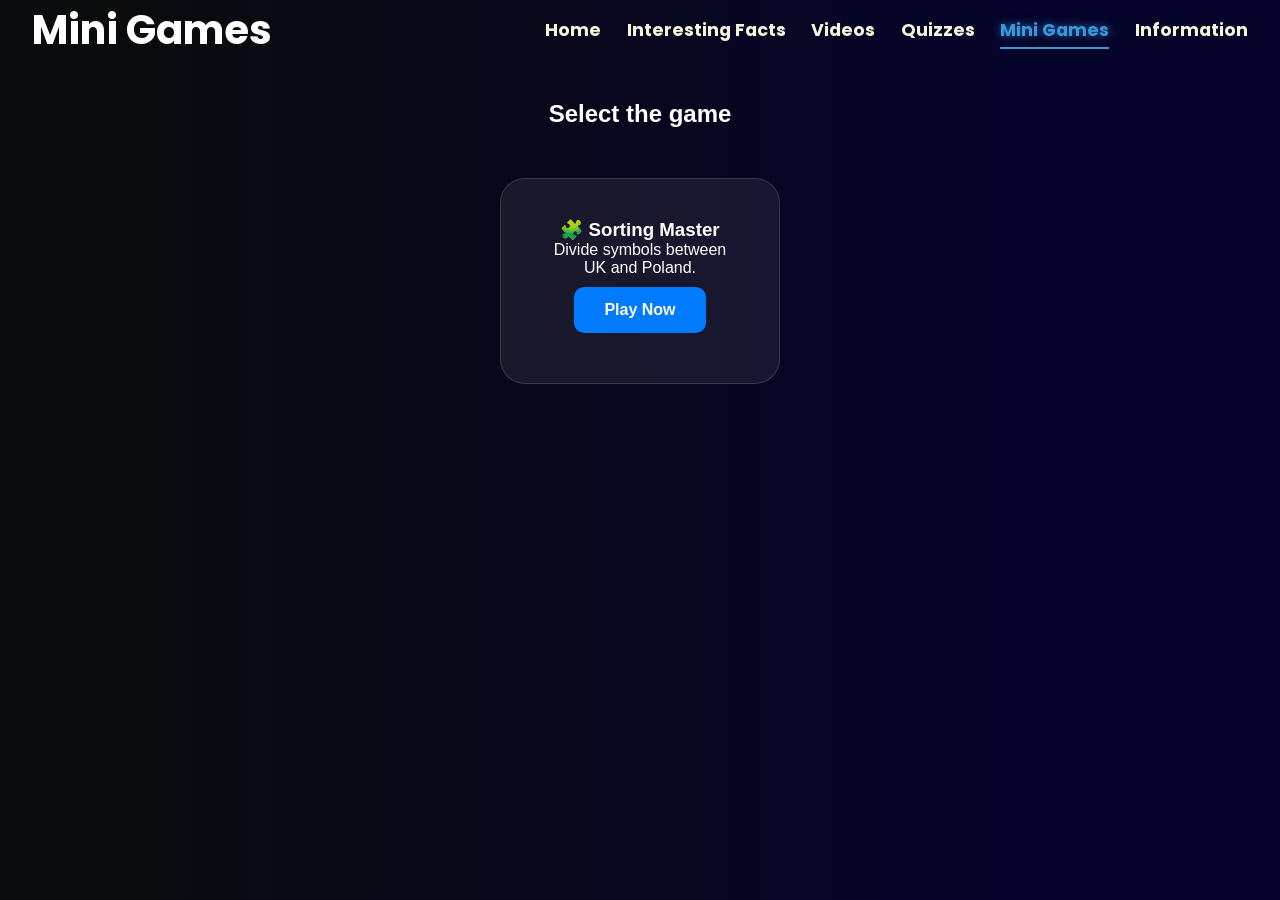
==== games.html @ d5a5bae8 "Update games.html" ====
<!DOCTYPE html>
<html lang="en">

<head>
    <meta charset="UTF-8">
    <meta name="viewport" content="width=device-width, initial-scale=1.0, viewport-fit=cover">
    <title>Mini Games</title>
    
    <link rel="stylesheet" href="css/video.css"> 
       <link rel="icon" href="ico.ico?v=2" type="image/x-icon">
    
    <style>
        
        /* --- ОБЩИЕ СТИЛИ --- */
        .game-section {
            padding: 40px 0;
            color: #ffffff;
            text-align: center;
            font-family: 'Segoe UI', Tahoma, sans-serif;
        }

        /* --- ЛОББИ --- */
        .game-lobby-container {
            display: block;
            transition: all 0.5s ease;
        }

        .ui-game-card {
            background: rgba(255, 255, 255, 0.07);
            border: 1px solid rgba(255, 255, 255, 0.15);
            border-radius: 25px;
            padding: 40px;
            width: 280px;
            margin: 0 auto;
            transition: 0.3s;
            cursor: pointer;
        }

        .ui-game-card:hover {
            transform: translateY(-10px);
            border-color: #ffcc00;
            background: rgba(255, 255, 255, 0.12);
        }

        /* --- ИГРОВОЙ ЭКРАН --- */
        #sorting-game-engine {
            display: none;
            opacity: 0;
            transition: opacity 0.6s ease;
        }

        /* Сейф с карточками */
        .item-source-vault {
            display: flex;
            justify-content: center;
            gap: 12px;
            margin: 30px 0;
            flex-wrap: wrap;
            min-height: 120px;
            padding: 25px;
            background: rgba(0, 0, 0, 0.2);
            border-radius: 20px;
        }

        /* Карточки */
        .drag-item {
            padding: 12px 20px;
            background: linear-gradient(145deg, #ffcc00, #e6b800);
            color: #1a1a1a;
            border-radius: 10px;
            cursor: grab;
            font-weight: 800;
            box-shadow: 0 4px 10px rgba(0,0,0,0.3);
            touch-action: none;
        }

        /* --- КОРЗИНЫ (СТРОГО В РЯД) --- */
        .target-drop-zones {
            display: flex;
            flex-direction: row;      /* Только в ряд */
            flex-wrap: nowrap;        /* Запрет переноса */
            justify-content: center;
            gap: 20px;
            margin-top: 30px;
            width: 100%;
        }

        .culture-bin {
            flex: 1;                  /* Равномерная ширина */
            min-width: 300px;         /* Минимальная ширина, чтобы не сжимались в ноль */
            max-width: 500px;         /* Чтобы не были слишком огромными */
            min-height: 350px;
            border: 4px dashed #555555;
            border-radius: 25px;
            display: flex;
            flex-wrap: wrap;          /* Карточки внутри пусть переносятся */
            align-content: flex-start;
            justify-content: center;
            gap: 10px;
            padding: 20px;
            background: rgba(255, 255, 255, 0.02);
            transition: 0.3s;
        }

        .culture-bin.drag-over-active {
            border-color: #ffcc00;
            background: rgba(255, 255, 255, 0.08);
        }

        .culture-bin h3 {
            width: 100%;
            margin-bottom: 15px;
            pointer-events: none;
        }

        /* --- КНОПКИ --- */
        .action-button {
            padding: 14px 30px;
            font-size: 1rem;
            font-weight: bold;
            color: #ffffff;
            background-color: #007bff;
            border: none;
            border-radius: 10px;
            cursor: pointer;
            transition: 0.3s;
            margin: 10px;
        }

        .btn-reset { background-color: #6c757d; }
        .btn-check { background-color: #28a745; }

        /* Эффекты проверки */
        .status-correct { background: #28a745 !important; color: white !important; border: 2px solid white; }
        .status-wrong { background: #dc3545 !important; color: white !important; border: 2px solid white; }

        .result-score-display {
            margin-top: 30px;
            font-size: 2rem;
            color: #ffcc00;
            font-weight: bold;
        }

        /* Мобильная адаптация: если экран совсем узкий, разрешаем перенос, иначе будет некрасиво */
        @media (max-width: 700px) {
            .target-drop-zones {
                flex-direction: column;
                align-items: center;
            }
            .culture-bin {
                width: 90%;
                min-width: auto;
            }
        }
    </style>
</head>

<body>
    <div class="wrapper">
        <header class="container">
            <span class="logo">Mini Games</span>
            <nav>
                <ul>
                    <li><a href="index.html">Home</a></li>
                    <li><a href="sborki.html">Interesting Facts</a></li>
                    <li><a href="video.html">Videos</a></li>
                    <li><a href="quiz.html">Quizzes</a></li>
                    <li class="active"><a href="games.html">Mini Games</a></li>
                    <li><a href="repleyi.html">Information</a></li>
                </ul>
            </nav>
        </header>

        <main class="container">
            <section class="game-section">
                
                <div id="game-lobby-screen">
                    <h1 class="lobby-title" style="margin-bottom: 50px;">Select the game</h1>
                 
                    <div class="game-selection-wrapper">
                        <div class="ui-game-card" onclick="initiateSortingGame()">
                            <h3>🧩 Sorting Master</h3>
                            <p>Divide symbols between UK and Poland.</p>
                            <button class="action-button">Play Now</button>
                        </div>
                    </div>
                </div>

                <div id="sorting-game-engine">
                    <button onclick="returnToLobby()" class="action-button btn-reset">← Back to Menu</button>
                    <h1>🧩 Sorting Master</h1>

                    <div class="item-source-vault" id="global-items-container">
                        <div class="drag-item" draggable="true" id="node-1" data-target="uk">Big Ben 🕰️</div>
                        <div class="drag-item" draggable="true" id="node-2" data-target="pl">Pierogi 🥟</div>
                        <div class="drag-item" draggable="true" id="node-3" data-target="uk">Double Decker 🚌</div>
                        <div class="drag-item" draggable="true" id="node-4" data-target="pl">Żubr 🐂</div>
                        <div class="drag-item" draggable="true" id="node-5" data-target="uk">Royal Guard 💂</div>
                        <div class="drag-item" draggable="true" id="node-6" data-target="pl">Wawel Dragon 🐉</div>
                        <div class="drag-item" draggable="true" id="node-7" data-target="uk">Red Telephone Box ☎️</div>
                        <div class="drag-item" draggable="true" id="node-8" data-target="uk">Cricket Bat 🏏</div>
                        <div class="drag-item" draggable="true" id="node-9" data-target="uk">Cup of Tea ☕</div>
                        <div class="drag-item" draggable="true" id="node-10" data-target="pl">Oscypek 🧀</div>
                        <div class="drag-item" draggable="true" id="node-11" data-target="pl">Syrenka 🧜‍♀️</div>
                        <div class="drag-item" draggable="true" id="node-12" data-target="uk">Sherlock Holmes 🕵️</div>
                        <div class="drag-item" draggable="true" id="node-13" data-target="uk">Stonehenge 🏛️</div>
                        <div class="drag-item" draggable="true" id="node-14" data-target="pl">Zapiekanka 🥖</div>
                        <div class="drag-item" draggable="true" id="node-15" data-target="pl">Fryderyk Chopin 🎹</div>
                        <div class="drag-item" draggable="true" id="node-16" data-target="pl">Amber 💎</div>
                    </div>

                    <div class="target-drop-zones">
                        <div class="culture-bin" id="uk"><h3>🇬🇧 UNITED KINGDOM</h3></div>
                        <div class="culture-bin" id="pl"><h3>🇵🇱 POLAND</h3></div>
                    </div>

                    <div style="margin-top: 40px;">
                        <button id="final-validation-btn" class="action-button btn-check">Check Results</button>
                        <button id="system-reset-btn" class="action-button btn-reset">Clear Board</button>
                        <div id="visual-score-output" class="result-score-display"></div>
                    </div>
                </div>

            </section>
        </main>
    </div>

    <script>
        const allGameNodes = document.querySelectorAll('.drag-item');
        const dropContainers = document.querySelectorAll('.culture-bin');
        const mainVault = document.getElementById('global-items-container');

        function initiateSortingGame() {
            document.getElementById('game-lobby-screen').style.display = 'none';
            const engine = document.getElementById('sorting-game-engine');
            engine.style.display = 'block';
            setTimeout(() => { engine.style.opacity = '1'; }, 50);
            scrambleElements();
        }

        function returnToLobby() {
            document.getElementById('game-lobby-screen').style.display = 'block';
            document.getElementById('sorting-game-engine').style.display = 'none';
            performSystemReset();
        }

        function scrambleElements() {
            const fragments = Array.from(mainVault.children);
            for (let i = fragments.length - 1; i > 0; i--) {
                const j = Math.floor(Math.random() * (i + 1));
                mainVault.appendChild(fragments[j]);
            }
        }

        allGameNodes.forEach(node => {
            node.addEventListener('dragstart', (event) => {
                event.dataTransfer.setData('text', event.target.id);
            });

            node.addEventListener('touchstart', function(event) {
                window.activeDraggingNode = this;
                this.style.opacity = '0.7';
            }, {passive: true});

            node.addEventListener('touchend', function(event) {
                this.style.opacity = '1';
                const touch = event.changedTouches[0];
                const elementUnderPoint = document.elementFromPoint(touch.clientX, touch.clientY);
                const targetZone = elementUnderPoint ? elementUnderPoint.closest('.culture-bin') : null;
                
                if (targetZone) {
                    targetZone.appendChild(this);
                }
                window.activeDraggingNode = null;
            });

            node.addEventListener('touchmove', (e) => { if(window.activeDraggingNode) e.preventDefault(); }, {passive: false});
        });

        dropContainers.forEach(container => {
            container.addEventListener('dragover', (e) => {
                e.preventDefault();
                container.classList.add('drag-over-active');
            });
            container.addEventListener('dragleave', () => container.classList.remove('drag-over-active'));
            container.addEventListener('drop', (event) => {
                event.preventDefault();
                container.classList.remove('drag-over-active');
                const elementID = event.dataTransfer.getData('text');
                const draggedElement = document.getElementById(elementID);
                container.appendChild(draggedElement);
            });
        });

        document.getElementById('final-validation-btn').onclick = function() {
            let score = 0;
            allGameNodes.forEach(node => {
                const currentParent = node.parentElement;
                if (currentParent.classList.contains('culture-bin')) {
                    if (node.dataset.target === currentParent.id) {
                        node.classList.add('status-correct');
                        score++;
                    } else {
                        node.classList.add('status-wrong');
                    }
                }
            });
            document.getElementById('visual-score-output').innerText = "Final Score: " + score + " / 16";
        };

        function performSystemReset() {
            allGameNodes.forEach(node => {
                node.classList.remove('status-correct', 'status-wrong');
                mainVault.appendChild(node);
            });
            document.getElementById('visual-score-output').innerText = "";
            scrambleElements();
        }

        document.getElementById('system-reset-btn').onclick = performSystemReset;
    </script>
</body>
</html>
---- css/video.css ----
@import url('https://fonts.googleapis.com/css2?family=Poppins:ital,wght@0,500;1,700&display=swap');

/* 1. Сброс стилей и база */
* {
    margin: 0;
    padding: 0;
    box-sizing: border-box; /* Это критично для ровных сеток */
}

body {
    font-family: 'Poppins', sans-serif;
    font-weight: 400;
    color: #fff;
    background-color: #03011a; /* Глубокий темный фон под дизайн на скрине */
    overflow-x: hidden;
}

a {
    text-decoration: none;
}

img {
    max-width: 100%;
    height: auto;
    display: block;
}

/* 2. Оболочка и Контейнер */
.wrapper {
    background: linear-gradient(90deg, rgba(10, 11, 13, 1) 8%, rgba(5, 3, 41, 1) 78%);
    width: 100%;
    min-height: 100vh;
}

.container {
    width: min(100% - 2rem, 1300px);
    margin: 0 auto;
    padding: 0 1rem;
}

/* 3. ШАПКА И МЕНЮ (Тот самый дизайн со скрина) */
header {
    padding: 2rem 0;
    display: flex;
    flex-wrap: nowrap; /* Чтобы шапка не разваливалась */
    justify-content: space-between;
    align-items: center;
    gap: 1.5rem;
}

header .logo {
    font-size: clamp(1.5rem, 4vw, 2.5rem);
    white-space: nowrap;
    font-weight: 700;
}

header nav ul {
    display: flex;
    flex-wrap: nowrap; /* ГАРАНТИЯ, что меню будет в одну линию */
    gap: clamp(1rem, 2vw, 2.5rem); /* Расстояние между кнопками */
    list-style: none;
    align-items: center;
}

header nav ul li {
    white-space: nowrap; /* Запрет переноса слов типа "Interesting Facts" */
}

header nav ul li a {
    color: beige;
    font-weight: 700;
    font-size: clamp(0.9rem, 1.5vw, 1.1rem);
    transition: all 0.3s ease;
    padding: 5px 0;
    position: relative;
}

/* Эффекты меню (Синее свечение) */
header nav ul li a:hover, 
header nav ul li.active a {
    color: #3498db;
    text-shadow: 0 0 10px rgba(52, 152, 219, 0.7);
    border-bottom: 2px solid #3498db;
}

/* 4. СЕТКА КАРТОЧЕК (Для фактов и видео) */
.hero {
    padding: 40px 0;
}

.builds {
    display: grid;
    /* 3 колонки на ПК, 1 на телефоне — всё само подстроится */
    grid-template-columns: repeat(auto-fit, minmax(320px, 1fr));
    gap: 2rem;
    padding: 20px 0;
}

/* Стиль карточки (универсальный) */
.build {
    background: rgba(20, 20, 40, 0.4);
    border: 1px solid rgba(52, 152, 219, 0.2);
    border-radius: 15px;
    padding: 1.5rem;
    text-align: center;
    transition: 0.3s ease-in-out;
    display: flex;
    flex-direction: column;
}

.build:hover {
    transform: translateY(-8px);
    border-color: #3498db;
    background: rgba(255, 255, 255, 0.05);
    box-shadow: 0 10px 30px rgba(0,0,0,0.5);
}

/* Картинки на странице фактов */
.build img {
    border-radius: 10px;
    margin-bottom: 1.2rem;
    width: 100%;
    height: 200px; /* Фикс высоты, чтобы сетка была ровной */
    object-fit: cover; /* Фото не будут сплющенными */
}

/* Плеер на странице видео */
.video-box {
    position: relative;
    padding-bottom: 56.25%; /* 16:9 пропорция */
    height: 0;
    overflow: hidden;
    border-radius: 10px;
    margin-bottom: 1.2rem;
    background: #000;
}

.video-box iframe {
    position: absolute;
    top: 0; left: 0; width: 100%; height: 100%;
    border: 0;
}

/* Текст внутри карточек */
.build p {
    font-size: 1.1rem;
    line-height: 1.6;
    margin: 1rem 0;
    color: #e0e0e0;
}

/* 5. АДАПТИВНОСТЬ (Для телефонов) */
@media (max-width: 850px) {
    header {
        flex-direction: column; /* Лого над меню */
        gap: 1rem;
        text-align: center;

        .game-container {
    padding: 20px;
    background: rgba(255, 255, 255, 0.05);
    border-radius: 15px;
    margin: 20px 0;
}

#draggables {
    display: flex;
    justify-content: center;
    gap: 10px;
    margin-bottom: 30px;
    flex-wrap: wrap;
    min-height: 50px;
}

.drag-item {
    padding: 10px 20px;
    background: #ffcc00;
    color: black;
    border-radius: 5px;
    cursor: grab;
    font-weight: bold;
    user-select: none;
}

.drop-zones {
    display: flex;
    gap: 20px;
    justify-content: center;
}

.zone {
    width: 250px;
    height: 150px;
    border: 2px dashed #666;
    border-radius: 10px;
    display: flex;
    flex-direction: column;
    align-items: center;
    justify-content: flex-start;
    padding: 10px;
    transition: 0.3s;
}

.zone.hover {
    border-color: #fff;
    background: rgba(255, 255, 255, 0.1);
}

.zone .drag-item {
    margin-top: 5px;
    .game-card {
    background: rgba(255, 255, 255, 0.1);
    border: 2px solid rgba(255, 255, 255, 0.2);
    border-radius: 20px;
    padding: 30px;
    width: 250px;
    transition: 0.3s;
    cursor: pointer;
}
.game-card:hover {
    background: rgba(255, 255, 255, 0.2);
    transform: translateY(-10px);
    border-color: #ffcc00;
}
.game-card h3 { color: #ffcc00; margin-bottom: 10px; }
    background: #4caf50; /* Зеленый цвет для угаданных */
    color: white;
    cursor: default;
}
         /* --- ОБЩИЕ СТИЛИ --- */
        .game-section {
            padding: 40px 0;
            color: #ffffff;
            text-align: center;
            font-family: 'Segoe UI', Tahoma, sans-serif;
        }

        /* --- ЛОББИ --- */
        .game-lobby-container {
            display: block;
            transition: all 0.5s ease;
        }

        .ui-game-card {
            background: rgba(255, 255, 255, 0.07);
            border: 1px solid rgba(255, 255, 255, 0.15);
            border-radius: 25px;
            padding: 40px;
            width: 280px;
            margin: 0 auto;
            transition: 0.3s;
            cursor: pointer;
        }

        .ui-game-card:hover {
            transform: translateY(-10px);
            border-color: #ffcc00;
            background: rgba(255, 255, 255, 0.12);
        }

        /* --- ИГРОВОЙ ЭКРАН --- */
        #sorting-game-engine {
            display: none;
            opacity: 0;
            transition: opacity 0.6s ease;
        }

        /* Сейф с карточками */
        .item-source-vault {
            display: flex;
            justify-content: center;
            gap: 12px;
            margin: 30px 0;
            flex-wrap: wrap;
            min-height: 120px;
            padding: 25px;
            background: rgba(0, 0, 0, 0.2);
            border-radius: 20px;
        }

        /* Карточки */
        .drag-item {
            padding: 12px 20px;
            background: linear-gradient(145deg, #ffcc00, #e6b800);
            color: #1a1a1a;
            border-radius: 10px;
            cursor: grab;
            font-weight: 800;
            box-shadow: 0 4px 10px rgba(0,0,0,0.3);
            touch-action: none;
        }

        /* --- КОРЗИНЫ (СТРОГО В РЯД) --- */
        .target-drop-zones {
            display: flex;
            flex-direction: row;      /* Только в ряд */
            flex-wrap: nowrap;        /* Запрет переноса */
            justify-content: center;
            gap: 20px;
            margin-top: 30px;
            width: 100%;
        }

        .culture-bin {
            flex: 1;                  /* Равномерная ширина */
            min-width: 300px;         /* Минимальная ширина, чтобы не сжимались в ноль */
            max-width: 500px;         /* Чтобы не были слишком огромными */
            min-height: 350px;
            border: 4px dashed #555555;
            border-radius: 25px;
            display: flex;
            flex-wrap: wrap;          /* Карточки внутри пусть переносятся */
            align-content: flex-start;
            justify-content: center;
            gap: 10px;
            padding: 20px;
            background: rgba(255, 255, 255, 0.02);
            transition: 0.3s;
        }

        .culture-bin.drag-over-active {
            border-color: #ffcc00;
            background: rgba(255, 255, 255, 0.08);
        }

        .culture-bin h3 {
            width: 100%;
            margin-bottom: 15px;
            pointer-events: none;
        }

        /* --- КНОПКИ --- */
        .action-button {
            padding: 14px 30px;
            font-size: 1rem;
            font-weight: bold;
            color: #ffffff;
            background-color: #007bff;
            border: none;
            border-radius: 10px;
            cursor: pointer;
            transition: 0.3s;
            margin: 10px;
        }

        .btn-reset { background-color: #6c757d; }
        .btn-check { background-color: #28a745; }

        /* Эффекты проверки */
        .status-correct { background: #28a745 !important; color: white !important; border: 2px solid white; }
        .status-wrong { background: #dc3545 !important; color: white !important; border: 2px solid white; }

        .result-score-display {
            margin-top: 30px;
            font-size: 2rem;
            color: #ffcc00;
            font-weight: bold;
        }

        /* Мобильная адаптация: если экран совсем узкий, разрешаем перенос, иначе будет некрасиво */
        @media (max-width: 700px) {
            .target-drop-zones {
                flex-direction: column;
                align-items: center;
            }
            .culture-bin {
                width: 90%;
                min-width: auto;
            }
        }
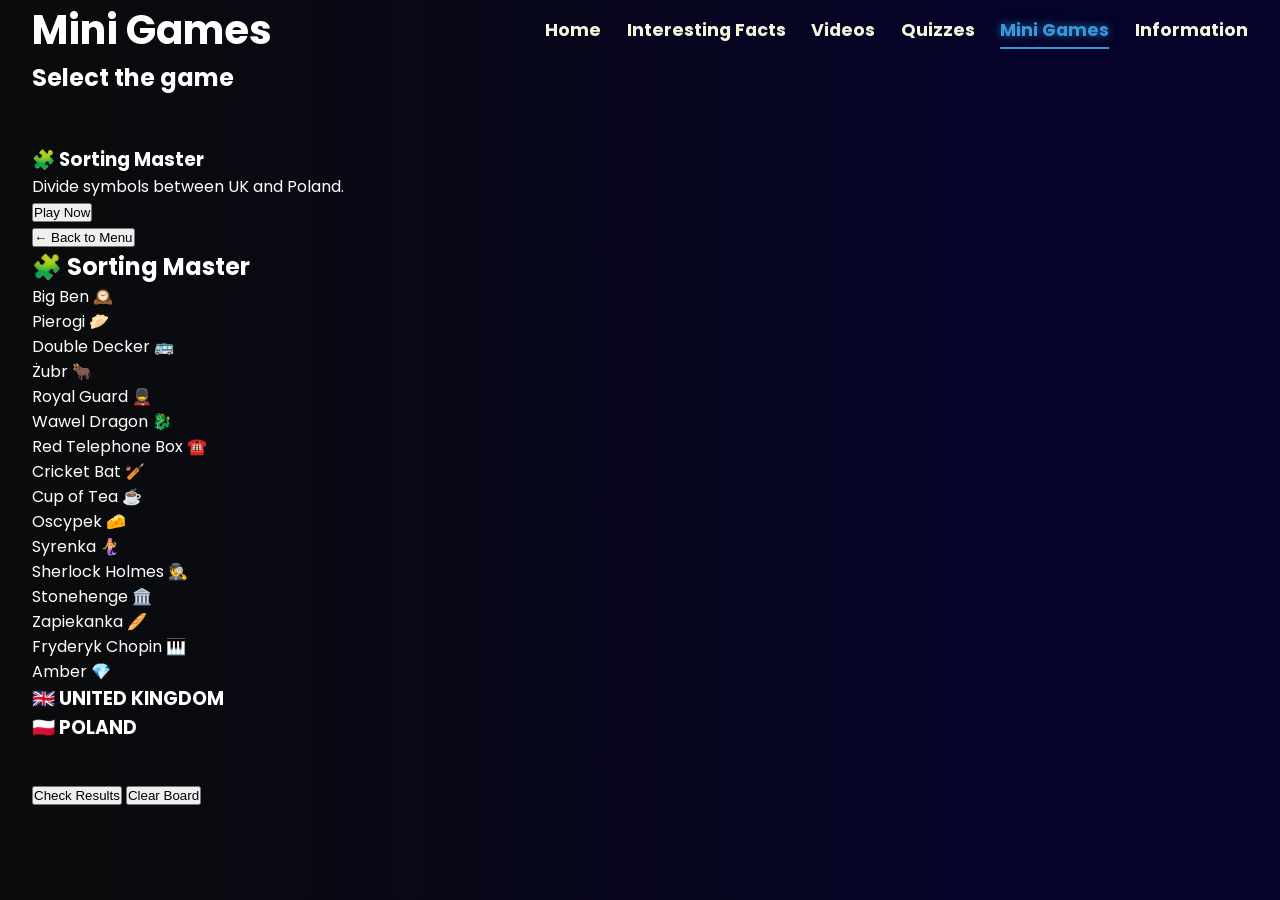
==== commit bd30447e: "Update games.html" ====
--- a/games.html
+++ b/games.html
@@ -8,151 +8,6 @@
     
     <link rel="stylesheet" href="css/video.css"> 
        <link rel="icon" href="ico.ico?v=2" type="image/x-icon">
-    
-    <style>
-        
-        /* --- ОБЩИЕ СТИЛИ --- */
-        .game-section {
-            padding: 40px 0;
-            color: #ffffff;
-            text-align: center;
-            font-family: 'Segoe UI', Tahoma, sans-serif;
-        }
-
-        /* --- ЛОББИ --- */
-        .game-lobby-container {
-            display: block;
-            transition: all 0.5s ease;
-        }
-
-        .ui-game-card {
-            background: rgba(255, 255, 255, 0.07);
-            border: 1px solid rgba(255, 255, 255, 0.15);
-            border-radius: 25px;
-            padding: 40px;
-            width: 280px;
-            margin: 0 auto;
-            transition: 0.3s;
-            cursor: pointer;
-        }
-
-        .ui-game-card:hover {
-            transform: translateY(-10px);
-            border-color: #ffcc00;
-            background: rgba(255, 255, 255, 0.12);
-        }
-
-        /* --- ИГРОВОЙ ЭКРАН --- */
-        #sorting-game-engine {
-            display: none;
-            opacity: 0;
-            transition: opacity 0.6s ease;
-        }
-
-        /* Сейф с карточками */
-        .item-source-vault {
-            display: flex;
-            justify-content: center;
-            gap: 12px;
-            margin: 30px 0;
-            flex-wrap: wrap;
-            min-height: 120px;
-            padding: 25px;
-            background: rgba(0, 0, 0, 0.2);
-            border-radius: 20px;
-        }
-
-        /* Карточки */
-        .drag-item {
-            padding: 12px 20px;
-            background: linear-gradient(145deg, #ffcc00, #e6b800);
-            color: #1a1a1a;
-            border-radius: 10px;
-            cursor: grab;
-            font-weight: 800;
-            box-shadow: 0 4px 10px rgba(0,0,0,0.3);
-            touch-action: none;
-        }
-
-        /* --- КОРЗИНЫ (СТРОГО В РЯД) --- */
-        .target-drop-zones {
-            display: flex;
-            flex-direction: row;      /* Только в ряд */
-            flex-wrap: nowrap;        /* Запрет переноса */
-            justify-content: center;
-            gap: 20px;
-            margin-top: 30px;
-            width: 100%;
-        }
-
-        .culture-bin {
-            flex: 1;                  /* Равномерная ширина */
-            min-width: 300px;         /* Минимальная ширина, чтобы не сжимались в ноль */
-            max-width: 500px;         /* Чтобы не были слишком огромными */
-            min-height: 350px;
-            border: 4px dashed #555555;
-            border-radius: 25px;
-            display: flex;
-            flex-wrap: wrap;          /* Карточки внутри пусть переносятся */
-            align-content: flex-start;
-            justify-content: center;
-            gap: 10px;
-            padding: 20px;
-            background: rgba(255, 255, 255, 0.02);
-            transition: 0.3s;
-        }
-
-        .culture-bin.drag-over-active {
-            border-color: #ffcc00;
-            background: rgba(255, 255, 255, 0.08);
-        }
-
-        .culture-bin h3 {
-            width: 100%;
-            margin-bottom: 15px;
-            pointer-events: none;
-        }
-
-        /* --- КНОПКИ --- */
-        .action-button {
-            padding: 14px 30px;
-            font-size: 1rem;
-            font-weight: bold;
-            color: #ffffff;
-            background-color: #007bff;
-            border: none;
-            border-radius: 10px;
-            cursor: pointer;
-            transition: 0.3s;
-            margin: 10px;
-        }
-
-        .btn-reset { background-color: #6c757d; }
-        .btn-check { background-color: #28a745; }
-
-        /* Эффекты проверки */
-        .status-correct { background: #28a745 !important; color: white !important; border: 2px solid white; }
-        .status-wrong { background: #dc3545 !important; color: white !important; border: 2px solid white; }
-
-        .result-score-display {
-            margin-top: 30px;
-            font-size: 2rem;
-            color: #ffcc00;
-            font-weight: bold;
-        }
-
-        /* Мобильная адаптация: если экран совсем узкий, разрешаем перенос, иначе будет некрасиво */
-        @media (max-width: 700px) {
-            .target-drop-zones {
-                flex-direction: column;
-                align-items: center;
-            }
-            .culture-bin {
-                width: 90%;
-                min-width: auto;
-            }
-        }
-    </style>
 </head>
 
 <body>
--- a/css/video.css
+++ b/css/video.css
@@ -208,163 +208,7 @@
 
 .zone .drag-item {
     margin-top: 5px;
-    .game-card {
-    background: rgba(255, 255, 255, 0.1);
-    border: 2px solid rgba(255, 255, 255, 0.2);
-    border-radius: 20px;
-    padding: 30px;
-    width: 250px;
-    transition: 0.3s;
-    cursor: pointer;
-}
-.game-card:hover {
-    background: rgba(255, 255, 255, 0.2);
-    transform: translateY(-10px);
-    border-color: #ffcc00;
-}
-.game-card h3 { color: #ffcc00; margin-bottom: 10px; }
     background: #4caf50; /* Зеленый цвет для угаданных */
     color: white;
     cursor: default;
 }
-         /* --- ОБЩИЕ СТИЛИ --- */
-        .game-section {
-            padding: 40px 0;
-            color: #ffffff;
-            text-align: center;
-            font-family: 'Segoe UI', Tahoma, sans-serif;
-        }
-
-        /* --- ЛОББИ --- */
-        .game-lobby-container {
-            display: block;
-            transition: all 0.5s ease;
-        }
-
-        .ui-game-card {
-            background: rgba(255, 255, 255, 0.07);
-            border: 1px solid rgba(255, 255, 255, 0.15);
-            border-radius: 25px;
-            padding: 40px;
-            width: 280px;
-            margin: 0 auto;
-            transition: 0.3s;
-            cursor: pointer;
-        }
-
-        .ui-game-card:hover {
-            transform: translateY(-10px);
-            border-color: #ffcc00;
-            background: rgba(255, 255, 255, 0.12);
-        }
-
-        /* --- ИГРОВОЙ ЭКРАН --- */
-        #sorting-game-engine {
-            display: none;
-            opacity: 0;
-            transition: opacity 0.6s ease;
-        }
-
-        /* Сейф с карточками */
-        .item-source-vault {
-            display: flex;
-            justify-content: center;
-            gap: 12px;
-            margin: 30px 0;
-            flex-wrap: wrap;
-            min-height: 120px;
-            padding: 25px;
-            background: rgba(0, 0, 0, 0.2);
-            border-radius: 20px;
-        }
-
-        /* Карточки */
-        .drag-item {
-            padding: 12px 20px;
-            background: linear-gradient(145deg, #ffcc00, #e6b800);
-            color: #1a1a1a;
-            border-radius: 10px;
-            cursor: grab;
-            font-weight: 800;
-            box-shadow: 0 4px 10px rgba(0,0,0,0.3);
-            touch-action: none;
-        }
-
-        /* --- КОРЗИНЫ (СТРОГО В РЯД) --- */
-        .target-drop-zones {
-            display: flex;
-            flex-direction: row;      /* Только в ряд */
-            flex-wrap: nowrap;        /* Запрет переноса */
-            justify-content: center;
-            gap: 20px;
-            margin-top: 30px;
-            width: 100%;
-        }
-
-        .culture-bin {
-            flex: 1;                  /* Равномерная ширина */
-            min-width: 300px;         /* Минимальная ширина, чтобы не сжимались в ноль */
-            max-width: 500px;         /* Чтобы не были слишком огромными */
-            min-height: 350px;
-            border: 4px dashed #555555;
-            border-radius: 25px;
-            display: flex;
-            flex-wrap: wrap;          /* Карточки внутри пусть переносятся */
-            align-content: flex-start;
-            justify-content: center;
-            gap: 10px;
-            padding: 20px;
-            background: rgba(255, 255, 255, 0.02);
-            transition: 0.3s;
-        }
-
-        .culture-bin.drag-over-active {
-            border-color: #ffcc00;
-            background: rgba(255, 255, 255, 0.08);
-        }
-
-        .culture-bin h3 {
-            width: 100%;
-            margin-bottom: 15px;
-            pointer-events: none;
-        }
-
-        /* --- КНОПКИ --- */
-        .action-button {
-            padding: 14px 30px;
-            font-size: 1rem;
-            font-weight: bold;
-            color: #ffffff;
-            background-color: #007bff;
-            border: none;
-            border-radius: 10px;
-            cursor: pointer;
-            transition: 0.3s;
-            margin: 10px;
-        }
-
-        .btn-reset { background-color: #6c757d; }
-        .btn-check { background-color: #28a745; }
-
-        /* Эффекты проверки */
-        .status-correct { background: #28a745 !important; color: white !important; border: 2px solid white; }
-        .status-wrong { background: #dc3545 !important; color: white !important; border: 2px solid white; }
-
-        .result-score-display {
-            margin-top: 30px;
-            font-size: 2rem;
-            color: #ffcc00;
-            font-weight: bold;
-        }
-
-        /* Мобильная адаптация: если экран совсем узкий, разрешаем перенос, иначе будет некрасиво */
-        @media (max-width: 700px) {
-            .target-drop-zones {
-                flex-direction: column;
-                align-items: center;
-            }
-            .culture-bin {
-                width: 90%;
-                min-width: auto;
-            }
-        }
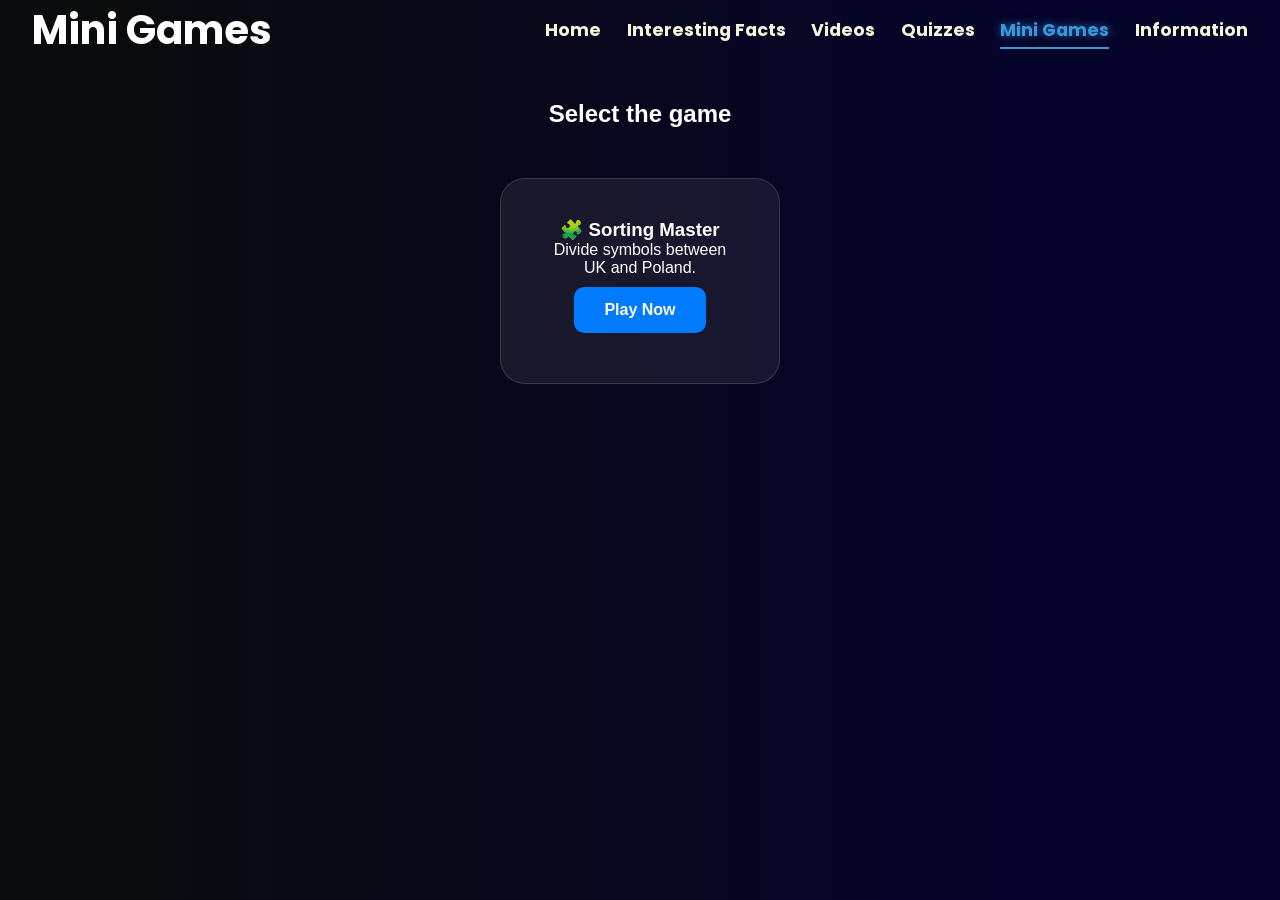
==== commit 2025b041: "Add files via upload" ====
--- a/games.html
+++ b/games.html
@@ -8,6 +8,150 @@
     
     <link rel="stylesheet" href="css/video.css"> 
        <link rel="icon" href="ico.ico?v=2" type="image/x-icon">
+
+    <style>
+        /* --- ОБЩИЕ СТИЛИ --- */
+        .game-section {
+            padding: 40px 0;
+            color: #ffffff;
+            text-align: center;
+            font-family: 'Segoe UI', Tahoma, sans-serif;
+        }
+
+        /* --- ЛОББИ --- */
+        .game-lobby-container {
+            display: block;
+            transition: all 0.5s ease;
+        }
+
+        .ui-game-card {
+            background: rgba(255, 255, 255, 0.07);
+            border: 1px solid rgba(255, 255, 255, 0.15);
+            border-radius: 25px;
+            padding: 40px;
+            width: 280px;
+            margin: 0 auto;
+            transition: 0.3s;
+            cursor: pointer;
+        }
+
+        .ui-game-card:hover {
+            transform: translateY(-10px);
+            border-color: #ffcc00;
+            background: rgba(255, 255, 255, 0.12);
+        }
+
+        /* --- ИГРОВОЙ ЭКРАН --- */
+        #sorting-game-engine {
+            display: none;
+            opacity: 0;
+            transition: opacity 0.6s ease;
+        }
+
+        /* Сейф с карточками */
+        .item-source-vault {
+            display: flex;
+            justify-content: center;
+            gap: 12px;
+            margin: 30px 0;
+            flex-wrap: wrap;
+            min-height: 120px;
+            padding: 25px;
+            background: rgba(0, 0, 0, 0.2);
+            border-radius: 20px;
+        }
+
+        /* Карточки */
+        .drag-item {
+            padding: 12px 20px;
+            background: linear-gradient(145deg, #ffcc00, #e6b800);
+            color: #1a1a1a;
+            border-radius: 10px;
+            cursor: grab;
+            font-weight: 800;
+            box-shadow: 0 4px 10px rgba(0,0,0,0.3);
+            touch-action: none;
+        }
+
+        /* --- КОРЗИНЫ (СТРОГО В РЯД) --- */
+        .target-drop-zones {
+            display: flex;
+            flex-direction: row;      /* Только в ряд */
+            flex-wrap: nowrap;        /* Запрет переноса */
+            justify-content: center;
+            gap: 20px;
+            margin-top: 30px;
+            width: 100%;
+        }
+
+        .culture-bin {
+            flex: 1;                  /* Равномерная ширина */
+            min-width: 300px;         /* Минимальная ширина, чтобы не сжимались в ноль */
+            max-width: 500px;         /* Чтобы не были слишком огромными */
+            min-height: 350px;
+            border: 4px dashed #555555;
+            border-radius: 25px;
+            display: flex;
+            flex-wrap: wrap;          /* Карточки внутри пусть переносятся */
+            align-content: flex-start;
+            justify-content: center;
+            gap: 10px;
+            padding: 20px;
+            background: rgba(255, 255, 255, 0.02);
+            transition: 0.3s;
+        }
+
+        .culture-bin.drag-over-active {
+            border-color: #ffcc00;
+            background: rgba(255, 255, 255, 0.08);
+        }
+
+        .culture-bin h3 {
+            width: 100%;
+            margin-bottom: 15px;
+            pointer-events: none;
+        }
+
+        /* --- КНОПКИ --- */
+        .action-button {
+            padding: 14px 30px;
+            font-size: 1rem;
+            font-weight: bold;
+            color: #ffffff;
+            background-color: #007bff;
+            border: none;
+            border-radius: 10px;
+            cursor: pointer;
+            transition: 0.3s;
+            margin: 10px;
+        }
+
+        .btn-reset { background-color: #6c757d; }
+        .btn-check { background-color: #28a745; }
+
+        /* Эффекты проверки */
+        .status-correct { background: #28a745 !important; color: white !important; border: 2px solid white; }
+        .status-wrong { background: #dc3545 !important; color: white !important; border: 2px solid white; }
+
+        .result-score-display {
+            margin-top: 30px;
+            font-size: 2rem;
+            color: #ffcc00;
+            font-weight: bold;
+        }
+
+        /* Мобильная адаптация: если экран совсем узкий, разрешаем перенос, иначе будет некрасиво */
+        @media (max-width: 700px) {
+            .target-drop-zones {
+                flex-direction: column;
+                align-items: center;
+            }
+            .culture-bin {
+                width: 90%;
+                min-width: auto;
+            }
+        }
+    </style>
 </head>
 
 <body>
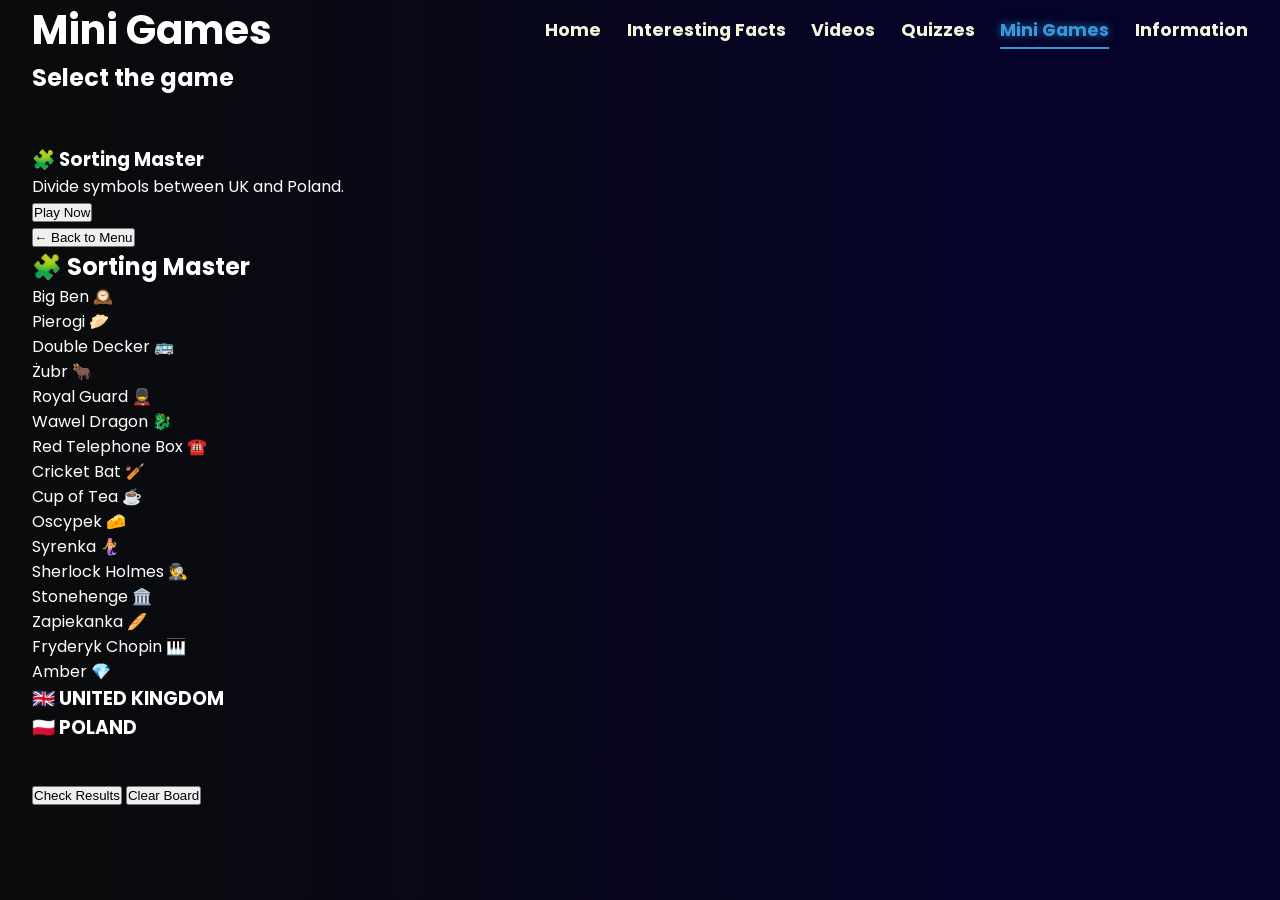
==== commit 3417f487: "Update games.html" ====
--- a/games.html
+++ b/games.html
@@ -8,150 +8,6 @@
     
     <link rel="stylesheet" href="css/video.css"> 
        <link rel="icon" href="ico.ico?v=2" type="image/x-icon">
-
-    <style>
-        /* --- ОБЩИЕ СТИЛИ --- */
-        .game-section {
-            padding: 40px 0;
-            color: #ffffff;
-            text-align: center;
-            font-family: 'Segoe UI', Tahoma, sans-serif;
-        }
-
-        /* --- ЛОББИ --- */
-        .game-lobby-container {
-            display: block;
-            transition: all 0.5s ease;
-        }
-
-        .ui-game-card {
-            background: rgba(255, 255, 255, 0.07);
-            border: 1px solid rgba(255, 255, 255, 0.15);
-            border-radius: 25px;
-            padding: 40px;
-            width: 280px;
-            margin: 0 auto;
-            transition: 0.3s;
-            cursor: pointer;
-        }
-
-        .ui-game-card:hover {
-            transform: translateY(-10px);
-            border-color: #ffcc00;
-            background: rgba(255, 255, 255, 0.12);
-        }
-
-        /* --- ИГРОВОЙ ЭКРАН --- */
-        #sorting-game-engine {
-            display: none;
-            opacity: 0;
-            transition: opacity 0.6s ease;
-        }
-
-        /* Сейф с карточками */
-        .item-source-vault {
-            display: flex;
-            justify-content: center;
-            gap: 12px;
-            margin: 30px 0;
-            flex-wrap: wrap;
-            min-height: 120px;
-            padding: 25px;
-            background: rgba(0, 0, 0, 0.2);
-            border-radius: 20px;
-        }
-
-        /* Карточки */
-        .drag-item {
-            padding: 12px 20px;
-            background: linear-gradient(145deg, #ffcc00, #e6b800);
-            color: #1a1a1a;
-            border-radius: 10px;
-            cursor: grab;
-            font-weight: 800;
-            box-shadow: 0 4px 10px rgba(0,0,0,0.3);
-            touch-action: none;
-        }
-
-        /* --- КОРЗИНЫ (СТРОГО В РЯД) --- */
-        .target-drop-zones {
-            display: flex;
-            flex-direction: row;      /* Только в ряд */
-            flex-wrap: nowrap;        /* Запрет переноса */
-            justify-content: center;
-            gap: 20px;
-            margin-top: 30px;
-            width: 100%;
-        }
-
-        .culture-bin {
-            flex: 1;                  /* Равномерная ширина */
-            min-width: 300px;         /* Минимальная ширина, чтобы не сжимались в ноль */
-            max-width: 500px;         /* Чтобы не были слишком огромными */
-            min-height: 350px;
-            border: 4px dashed #555555;
-            border-radius: 25px;
-            display: flex;
-            flex-wrap: wrap;          /* Карточки внутри пусть переносятся */
-            align-content: flex-start;
-            justify-content: center;
-            gap: 10px;
-            padding: 20px;
-            background: rgba(255, 255, 255, 0.02);
-            transition: 0.3s;
-        }
-
-        .culture-bin.drag-over-active {
-            border-color: #ffcc00;
-            background: rgba(255, 255, 255, 0.08);
-        }
-
-        .culture-bin h3 {
-            width: 100%;
-            margin-bottom: 15px;
-            pointer-events: none;
-        }
-
-        /* --- КНОПКИ --- */
-        .action-button {
-            padding: 14px 30px;
-            font-size: 1rem;
-            font-weight: bold;
-            color: #ffffff;
-            background-color: #007bff;
-            border: none;
-            border-radius: 10px;
-            cursor: pointer;
-            transition: 0.3s;
-            margin: 10px;
-        }
-
-        .btn-reset { background-color: #6c757d; }
-        .btn-check { background-color: #28a745; }
-
-        /* Эффекты проверки */
-        .status-correct { background: #28a745 !important; color: white !important; border: 2px solid white; }
-        .status-wrong { background: #dc3545 !important; color: white !important; border: 2px solid white; }
-
-        .result-score-display {
-            margin-top: 30px;
-            font-size: 2rem;
-            color: #ffcc00;
-            font-weight: bold;
-        }
-
-        /* Мобильная адаптация: если экран совсем узкий, разрешаем перенос, иначе будет некрасиво */
-        @media (max-width: 700px) {
-            .target-drop-zones {
-                flex-direction: column;
-                align-items: center;
-            }
-            .culture-bin {
-                width: 90%;
-                min-width: auto;
-            }
-        }
-    </style>
 </head>
 
 <body>
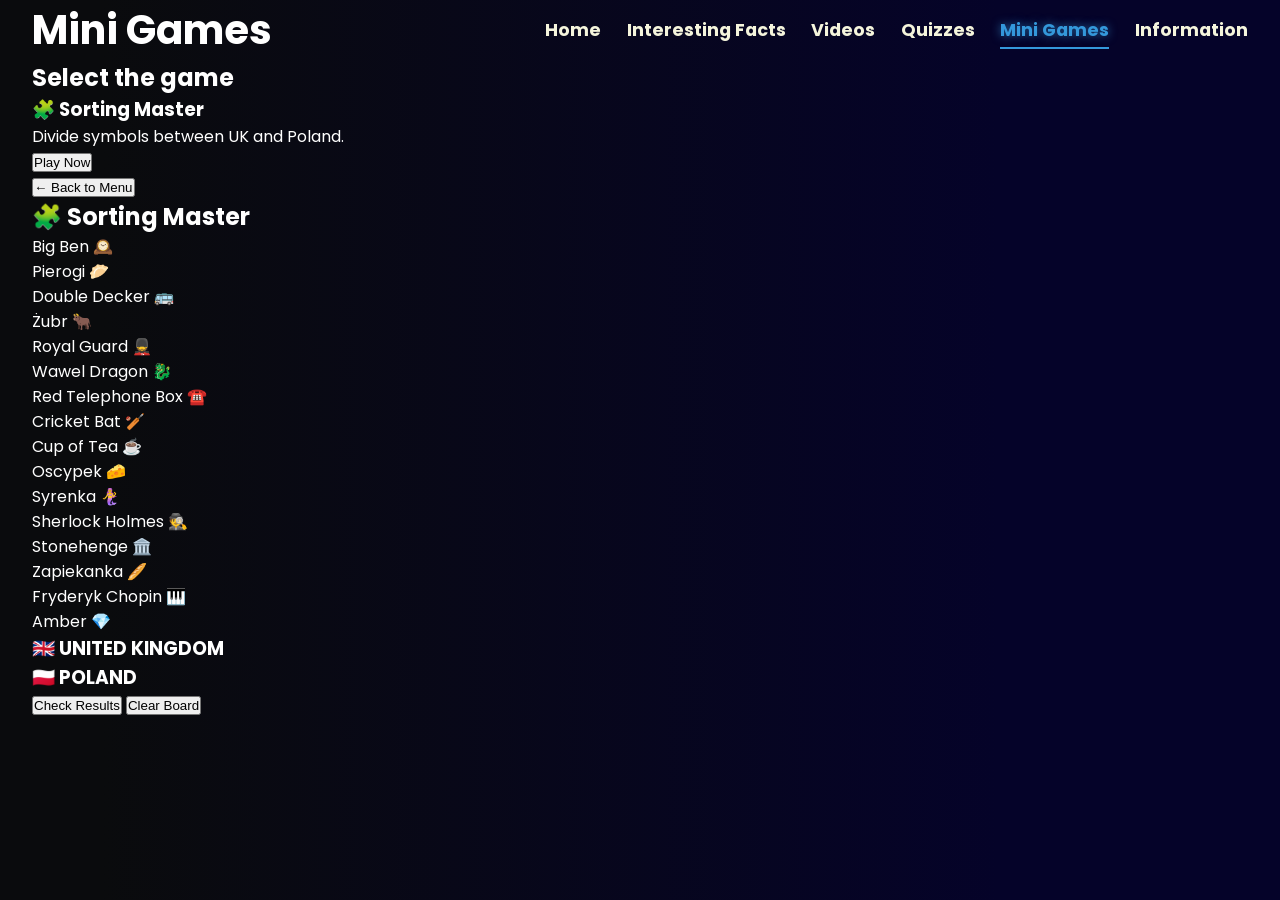
==== commit bfe67aa8: "Update games.html" ====
--- a/games.html
+++ b/games.html
@@ -5,9 +5,9 @@
     <meta charset="UTF-8">
     <meta name="viewport" content="width=device-width, initial-scale=1.0, viewport-fit=cover">
     <title>Mini Games</title>
-    
-    <link rel="stylesheet" href="css/video.css"> 
-       <link rel="icon" href="ico.ico?v=2" type="image/x-icon">
+    <link rel="stylesheet" href="css/games.css"> 
+    <link rel="stylesheet" href="css/video.css">
+    <link rel="icon" href="ico.ico?v=2" type="image/x-icon">
 </head>
 
 <body>
@@ -30,7 +30,7 @@
             <section class="game-section">
                 
                 <div id="game-lobby-screen">
-                    <h1 class="lobby-title" style="margin-bottom: 50px;">Select the game</h1>
+                    <h1 class="lobby-title">Select the game</h1>
                  
                     <div class="game-selection-wrapper">
                         <div class="ui-game-card" onclick="initiateSortingGame()">
@@ -69,7 +69,7 @@
                         <div class="culture-bin" id="pl"><h3>🇵🇱 POLAND</h3></div>
                     </div>
 
-                    <div style="margin-top: 40px;">
+                    <div class="game-controls">
                         <button id="final-validation-btn" class="action-button btn-check">Check Results</button>
                         <button id="system-reset-btn" class="action-button btn-reset">Clear Board</button>
                         <div id="visual-score-output" class="result-score-display"></div>
--- a/css/video.css
+++ b/css/video.css
@@ -208,6 +208,21 @@
 
 .zone .drag-item {
     margin-top: 5px;
+    .game-card {
+    background: rgba(255, 255, 255, 0.1);
+    border: 2px solid rgba(255, 255, 255, 0.2);
+    border-radius: 20px;
+    padding: 30px;
+    width: 250px;
+    transition: 0.3s;
+    cursor: pointer;
+}
+.game-card:hover {
+    background: rgba(255, 255, 255, 0.2);
+    transform: translateY(-10px);
+    border-color: #ffcc00;
+}
+.game-card h3 { color: #ffcc00; margin-bottom: 10px; }
     background: #4caf50; /* Зеленый цвет для угаданных */
     color: white;
     cursor: default;
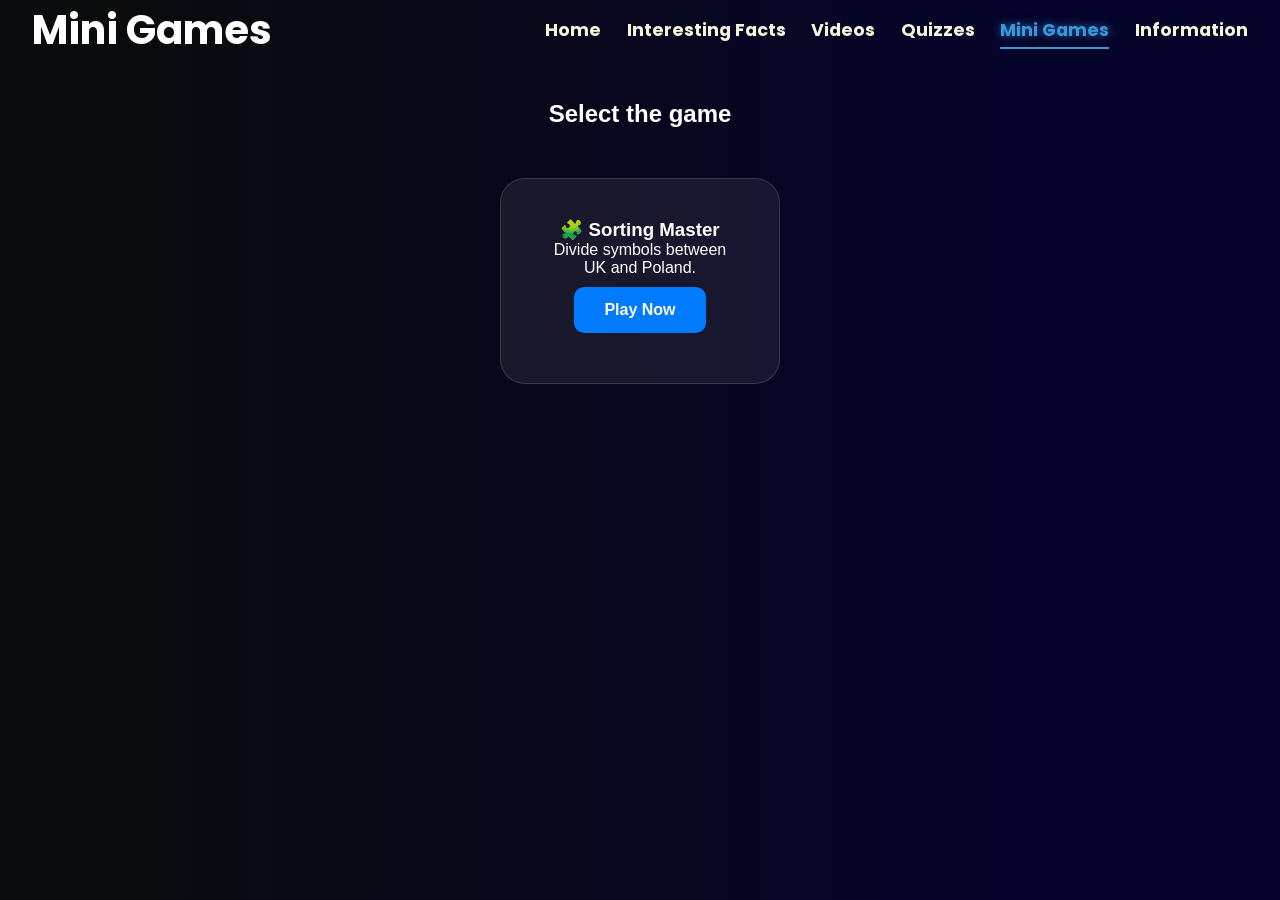
==== commit a63a615f: "Update games.html" ====
--- a/games.html
+++ b/games.html
@@ -1,15 +1,12 @@
 <!DOCTYPE html>
 <html lang="en">
-
 <head>
     <meta charset="UTF-8">
     <meta name="viewport" content="width=device-width, initial-scale=1.0, viewport-fit=cover">
     <title>Mini Games</title>
     <link rel="stylesheet" href="css/games.css"> 
     <link rel="stylesheet" href="css/video.css">
-    <link rel="icon" href="ico.ico?v=2" type="image/x-icon">
 </head>
-
 <body>
     <div class="wrapper">
         <header class="container">
@@ -28,12 +25,10 @@
 
         <main class="container">
             <section class="game-section">
-                
                 <div id="game-lobby-screen">
                     <h1 class="lobby-title">Select the game</h1>
-                 
                     <div class="game-selection-wrapper">
-                        <div class="ui-game-card" onclick="initiateSortingGame()">
+                        <div class="ui-game-card" onclick="openGame('sorting_game.html')">
                             <h3>🧩 Sorting Master</h3>
                             <p>Divide symbols between UK and Poland.</p>
                             <button class="action-button">Play Now</button>
@@ -41,138 +36,34 @@
                     </div>
                 </div>
 
-                <div id="sorting-game-engine">
-                    <button onclick="returnToLobby()" class="action-button btn-reset">← Back to Menu</button>
-                    <h1>🧩 Sorting Master</h1>
-
-                    <div class="item-source-vault" id="global-items-container">
-                        <div class="drag-item" draggable="true" id="node-1" data-target="uk">Big Ben 🕰️</div>
-                        <div class="drag-item" draggable="true" id="node-2" data-target="pl">Pierogi 🥟</div>
-                        <div class="drag-item" draggable="true" id="node-3" data-target="uk">Double Decker 🚌</div>
-                        <div class="drag-item" draggable="true" id="node-4" data-target="pl">Żubr 🐂</div>
-                        <div class="drag-item" draggable="true" id="node-5" data-target="uk">Royal Guard 💂</div>
-                        <div class="drag-item" draggable="true" id="node-6" data-target="pl">Wawel Dragon 🐉</div>
-                        <div class="drag-item" draggable="true" id="node-7" data-target="uk">Red Telephone Box ☎️</div>
-                        <div class="drag-item" draggable="true" id="node-8" data-target="uk">Cricket Bat 🏏</div>
-                        <div class="drag-item" draggable="true" id="node-9" data-target="uk">Cup of Tea ☕</div>
-                        <div class="drag-item" draggable="true" id="node-10" data-target="pl">Oscypek 🧀</div>
-                        <div class="drag-item" draggable="true" id="node-11" data-target="pl">Syrenka 🧜‍♀️</div>
-                        <div class="drag-item" draggable="true" id="node-12" data-target="uk">Sherlock Holmes 🕵️</div>
-                        <div class="drag-item" draggable="true" id="node-13" data-target="uk">Stonehenge 🏛️</div>
-                        <div class="drag-item" draggable="true" id="node-14" data-target="pl">Zapiekanka 🥖</div>
-                        <div class="drag-item" draggable="true" id="node-15" data-target="pl">Fryderyk Chopin 🎹</div>
-                        <div class="drag-item" draggable="true" id="node-16" data-target="pl">Amber 💎</div>
-                    </div>
-
-                    <div class="target-drop-zones">
-                        <div class="culture-bin" id="uk"><h3>🇬🇧 UNITED KINGDOM</h3></div>
-                        <div class="culture-bin" id="pl"><h3>🇵🇱 POLAND</h3></div>
-                    </div>
-
-                    <div class="game-controls">
-                        <button id="final-validation-btn" class="action-button btn-check">Check Results</button>
-                        <button id="system-reset-btn" class="action-button btn-reset">Clear Board</button>
-                        <div id="visual-score-output" class="result-score-display"></div>
-                    </div>
+                <div id="game-window-container" style="display: none;">
+                    <button onclick="closeGame()" class="action-button btn-reset">← Back to Menu</button>
+                    <iframe id="game-frame" src="" style="width: 100%; height: 800px; border: none; background: transparent;"></iframe>
                 </div>
-
             </section>
         </main>
     </div>
 
     <script>
-        const allGameNodes = document.querySelectorAll('.drag-item');
-        const dropContainers = document.querySelectorAll('.culture-bin');
-        const mainVault = document.getElementById('global-items-container');
+        function openGame(url) {
+            const lobby = document.getElementById('game-lobby-screen');
+            const container = document.getElementById('game-window-container');
+            const frame = document.getElementById('game-frame');
 
-        function initiateSortingGame() {
-            document.getElementById('game-lobby-screen').style.display = 'none';
-            const engine = document.getElementById('sorting-game-engine');
-            engine.style.display = 'block';
-            setTimeout(() => { engine.style.opacity = '1'; }, 50);
-            scrambleElements();
+            lobby.style.display = 'none';
+            frame.src = url; // Устанавливаем путь к файлу
+            container.style.display = 'block';
         }
 
-        function returnToLobby() {
-            document.getElementById('game-lobby-screen').style.display = 'block';
-            document.getElementById('sorting-game-engine').style.display = 'none';
-            performSystemReset();
+        function closeGame() {
+            const lobby = document.getElementById('game-lobby-screen');
+            const container = document.getElementById('game-window-container');
+            const frame = document.getElementById('game-frame');
+
+            frame.src = ""; // Очищаем, чтобы игра обнулилась
+            container.style.display = 'none';
+            lobby.style.display = 'block';
         }
-
-        function scrambleElements() {
-            const fragments = Array.from(mainVault.children);
-            for (let i = fragments.length - 1; i > 0; i--) {
-                const j = Math.floor(Math.random() * (i + 1));
-                mainVault.appendChild(fragments[j]);
-            }
-        }
-
-        allGameNodes.forEach(node => {
-            node.addEventListener('dragstart', (event) => {
-                event.dataTransfer.setData('text', event.target.id);
-            });
-
-            node.addEventListener('touchstart', function(event) {
-                window.activeDraggingNode = this;
-                this.style.opacity = '0.7';
-            }, {passive: true});
-
-            node.addEventListener('touchend', function(event) {
-                this.style.opacity = '1';
-                const touch = event.changedTouches[0];
-                const elementUnderPoint = document.elementFromPoint(touch.clientX, touch.clientY);
-                const targetZone = elementUnderPoint ? elementUnderPoint.closest('.culture-bin') : null;
-                
-                if (targetZone) {
-                    targetZone.appendChild(this);
-                }
-                window.activeDraggingNode = null;
-            });
-
-            node.addEventListener('touchmove', (e) => { if(window.activeDraggingNode) e.preventDefault(); }, {passive: false});
-        });
-
-        dropContainers.forEach(container => {
-            container.addEventListener('dragover', (e) => {
-                e.preventDefault();
-                container.classList.add('drag-over-active');
-            });
-            container.addEventListener('dragleave', () => container.classList.remove('drag-over-active'));
-            container.addEventListener('drop', (event) => {
-                event.preventDefault();
-                container.classList.remove('drag-over-active');
-                const elementID = event.dataTransfer.getData('text');
-                const draggedElement = document.getElementById(elementID);
-                container.appendChild(draggedElement);
-            });
-        });
-
-        document.getElementById('final-validation-btn').onclick = function() {
-            let score = 0;
-            allGameNodes.forEach(node => {
-                const currentParent = node.parentElement;
-                if (currentParent.classList.contains('culture-bin')) {
-                    if (node.dataset.target === currentParent.id) {
-                        node.classList.add('status-correct');
-                        score++;
-                    } else {
-                        node.classList.add('status-wrong');
-                    }
-                }
-            });
-            document.getElementById('visual-score-output').innerText = "Final Score: " + score + " / 16";
-        };
-
-        function performSystemReset() {
-            allGameNodes.forEach(node => {
-                node.classList.remove('status-correct', 'status-wrong');
-                mainVault.appendChild(node);
-            });
-            document.getElementById('visual-score-output').innerText = "";
-            scrambleElements();
-        }
-
-        document.getElementById('system-reset-btn').onclick = performSystemReset;
     </script>
 </body>
 </html>
--- a/css/games.css
+++ b/css/games.css
@@ -0,0 +1,158 @@
+/* --- ОБЩИЕ СТИЛИ --- */
+.game-section {
+    padding: 40px 0; 
+    color: #ffffff;
+    text-align: center;
+    font-family: 'Segoe UI', Tahoma, sans-serif;
+}
+
+.lobby-title {
+    margin-bottom: 50px;
+}
+
+/* --- ЛОББИ --- */
+.game-lobby-container {
+    display: block;
+    transition: all 0.5s ease;
+}
+
+.ui-game-card {
+    background: rgba(255, 255, 255, 0.07);
+    border: 1px solid rgba(255, 255, 255, 0.15);
+    border-radius: 25px;
+    padding: 40px;
+    width: 280px;
+    margin: 0 auto;
+    transition: 0.3s;
+    cursor: pointer;
+}
+
+.ui-game-card:hover {
+    transform: translateY(-10px);
+    border-color: #ffcc00;
+    background: rgba(255, 255, 255, 0.12);
+}
+
+/* --- ИГРОВОЙ ЭКРАН --- */
+#sorting-game-engine {
+    display: none;
+    opacity: 0;
+    transition: opacity 0.6s ease;
+}
+
+/* Сейф с карточками */
+.item-source-vault {
+    display: flex;
+    justify-content: center;
+    gap: 12px;
+    margin: 30px 0;
+    flex-wrap: wrap;
+    min-height: 120px;
+    padding: 25px;
+    background: rgba(0, 0, 0, 0.2);
+    border-radius: 20px;
+}
+
+/* Карточки */
+.drag-item {
+    padding: 12px 20px;
+    background: linear-gradient(145deg, #ffcc00, #e6b800);
+    color: #1a1a1a;
+    border-radius: 10px;
+    cursor: grab;
+    font-weight: 800;
+    box-shadow: 0 4px 10px rgba(0,0,0,0.3);
+    touch-action: none;
+}
+
+/* --- КОРЗИНЫ (СТРОГО В РЯД) --- */
+.target-drop-zones {
+    display: flex;
+    flex-direction: row;      /* Только в ряд */
+    flex-wrap: nowrap;        /* Запрет переноса */
+    justify-content: center;
+    gap: 20px;
+    margin-top: 30px;
+    width: 100%;
+}
+
+.culture-bin {
+    flex: 1;                  /* Равномерная ширина */
+    min-width: 300px;         /* Минимальная ширина, чтобы не сжимались в ноль */
+    max-width: 500px;         /* Чтобы не были слишком огромными */
+    min-height: 350px;
+    border: 4px dashed #555555;
+    border-radius: 25px;
+    display: flex;
+    flex-wrap: wrap;          /* Карточки внутри пусть переносятся */
+    align-content: flex-start;
+    justify-content: center;
+    gap: 10px;
+    padding: 20px;
+    background: rgba(255, 255, 255, 0.02);
+    transition: 0.3s;
+}
+
+.culture-bin.drag-over-active {
+    border-color: #ffcc00;
+    background: rgba(255, 255, 255, 0.08);
+}
+
+.culture-bin h3 {
+    width: 100%;
+    margin-bottom: 15px;
+    pointer-events: none;
+}
+
+/* --- КНОПКИ И УПРАВЛЕНИЕ --- */
+.game-controls {
+    margin-top: 40px;
+}
+
+.action-button {
+    padding: 14px 30px;
+    font-size: 1rem;
+    font-weight: bold;
+    color: #ffffff;
+    background-color: #007bff;
+    border: none;
+    border-radius: 10px;
+    cursor: pointer;
+    transition: 0.3s;
+    margin: 10px;
+}
+
+.btn-reset { background-color: #6c757d; }
+.btn-check { background-color: #28a745; }
+
+/* Эффекты проверки */
+.status-correct { 
+    background: #28a745 !important; 
+    color: white !important; 
+    border: 2px solid white; 
+}
+
+.status-wrong { 
+    background: #dc3545 !important; 
+    color: white !important; 
+    border: 2px solid white; 
+}
+
+.result-score-display {
+    margin-top: 30px;
+    font-size: 2rem;
+    color: #ffcc00;
+    font-weight: bold;
+}
+
+/* Мобильная адаптация */
+@media (max-width: 700px) {
+    .target-drop-zones {
+        flex-direction: column;
+        align-items: center;
+    }
+    .culture-bin {
+        width: 90%;
+        min-width: auto;
+    }
+}
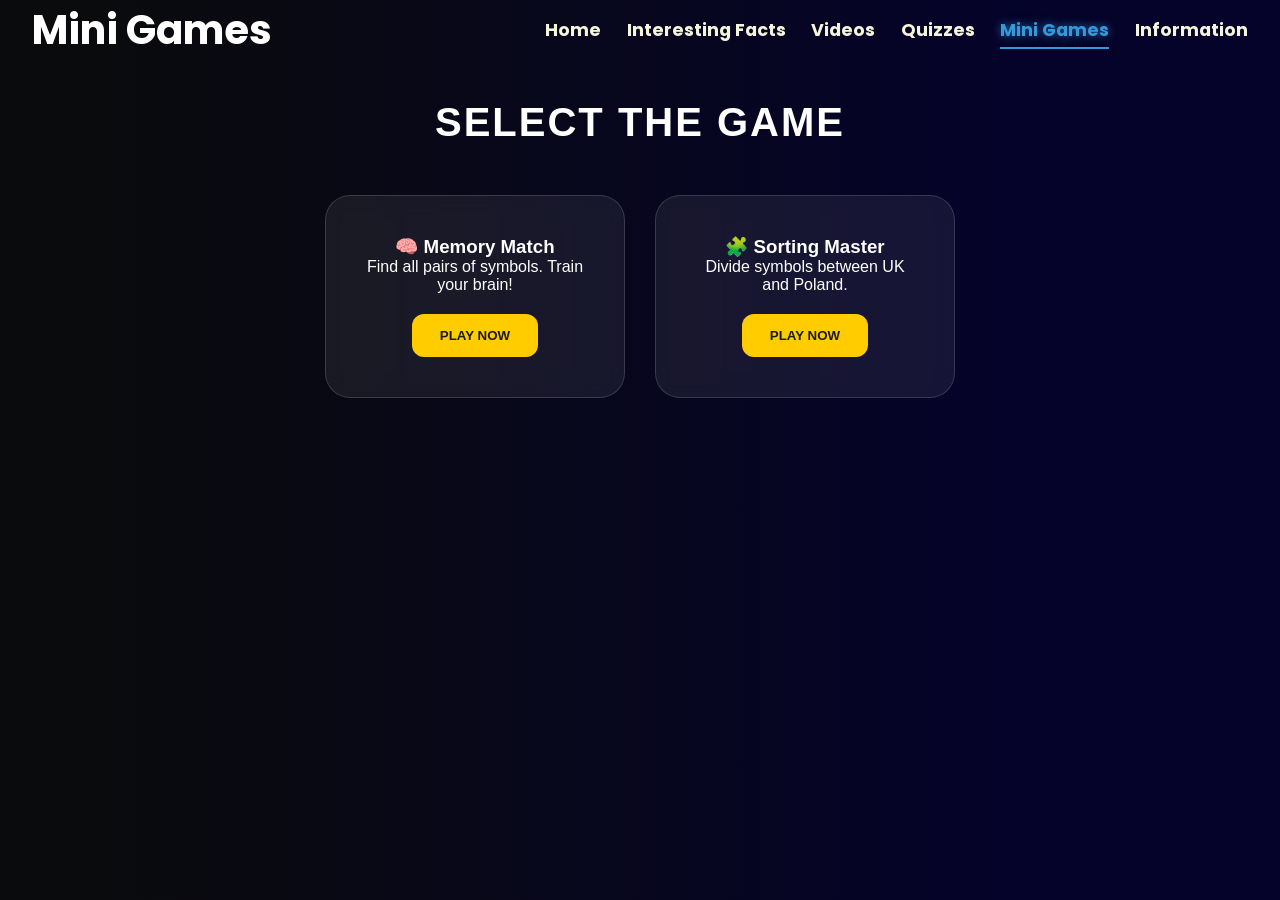
==== commit f85f8d6d: "Update games.html" ====
--- a/games.html
+++ b/games.html
@@ -1,12 +1,15 @@
 <!DOCTYPE html>
 <html lang="en">
+ 
 <head>
     <meta charset="UTF-8">
     <meta name="viewport" content="width=device-width, initial-scale=1.0, viewport-fit=cover">
     <title>Mini Games</title>
     <link rel="stylesheet" href="css/games.css"> 
     <link rel="stylesheet" href="css/video.css">
+    <link rel="icon" href="ico.ico?v=2" type="image/x-icon">
 </head>
+
 <body>
     <div class="wrapper">
         <header class="container">
@@ -22,48 +25,30 @@
                 </ul>
             </nav>
         </header>
-
         <main class="container">
             <section class="game-section">
                 <div id="game-lobby-screen">
                     <h1 class="lobby-title">Select the game</h1>
+                 
                     <div class="game-selection-wrapper">
-                        <div class="ui-game-card" onclick="openGame('sorting_game.html')">
-                            <h3>🧩 Sorting Master</h3>
-                            <p>Divide symbols between UK and Poland.</p>
-                            <button class="action-button">Play Now</button>
-                        </div>
+                        <a href="memory_game.html" style="text-decoration: none; color: inherit;">
+                            <div class="ui-game-card">
+                                <h3>🧠 Memory Match</h3>
+                                <p>Find all pairs of symbols. Train your brain!</p>
+                                <button class="action-button">Play Now</button>
+                            </div>
+                        </a>
+                        <a href="sorting_game.html" style="text-decoration: none; color: inherit;">
+                            <div class="ui-game-card">
+                                <h3>🧩 Sorting Master</h3>
+                                <p>Divide symbols between UK and Poland.</p>
+                                <button class="action-button">Play Now</button>
+                            </div>
+                        </a>
                     </div>
-                </div>
-
-                <div id="game-window-container" style="display: none;">
-                    <button onclick="closeGame()" class="action-button btn-reset">← Back to Menu</button>
-                    <iframe id="game-frame" src="" style="width: 100%; height: 800px; border: none; background: transparent;"></iframe>
                 </div>
             </section>
         </main>
     </div>
-
-    <script>
-        function openGame(url) {
-            const lobby = document.getElementById('game-lobby-screen');
-            const container = document.getElementById('game-window-container');
-            const frame = document.getElementById('game-frame');
-
-            lobby.style.display = 'none';
-            frame.src = url; // Устанавливаем путь к файлу
-            container.style.display = 'block';
-        }
-
-        function closeGame() {
-            const lobby = document.getElementById('game-lobby-screen');
-            const container = document.getElementById('game-window-container');
-            const frame = document.getElementById('game-frame');
-
-            frame.src = ""; // Очищаем, чтобы игра обнулилась
-            container.style.display = 'none';
-            lobby.style.display = 'block';
-        }
-    </script>
 </body>
 </html>
--- a/css/games.css
+++ b/css/games.css
@@ -1,6 +1,6 @@
 /* --- ОБЩИЕ СТИЛИ --- */
 .game-section {
-    padding: 40px 0; 
+    padding: 40px 0;
     color: #ffffff;
     text-align: center;
     font-family: 'Segoe UI', Tahoma, sans-serif;
@@ -8,12 +8,19 @@
 
 .lobby-title {
     margin-bottom: 50px;
+    font-size: 2.5rem;
+    text-transform: uppercase;
+    letter-spacing: 2px;
 }
 
-/* --- ЛОББИ --- */
-.game-lobby-container {
-    display: block;
-    transition: all 0.5s ease;
+/* --- ЛОББИ (ГОРИЗОНТАЛЬНО) --- */
+.game-selection-wrapper {
+    display: flex;
+    flex-direction: row;      /* Строго в ряд */
+    flex-wrap: nowrap;        /* Не переносить на новую строку */
+    justify-content: center;  /* Центрировать */
+    gap: 30px;
+    margin-top: 20px;
 }
 
 .ui-game-card {
@@ -21,138 +28,140 @@
     border: 1px solid rgba(255, 255, 255, 0.15);
     border-radius: 25px;
     padding: 40px;
-    width: 280px;
-    margin: 0 auto;
+    width: 300px;
+    transition: all 0.4s cubic-bezier(0.175, 0.885, 0.32, 1.275);
+    cursor: pointer;
+    backdrop-filter: blur(10px);
+}
+
+.ui-game-card:hover {
+    transform: translateY(-15px);
+    border-color: #ffcc00;
+    background: rgba(255, 255, 255, 0.12);
+    box-shadow: 0 15px 35px rgba(0,0,0,0.4);
+}
+
+/* --- КРАСИВЫЙ СЧЕТЧИК (MEMORY GAME) --- */
+.result-score-display {
+    font-family: 'Segoe UI', sans-serif;
+    font-weight: 800;
+    color: #ffffff;
+    background: rgba(255, 255, 255, 0.1);
+    padding: 15px 35px;
+    border-radius: 20px;
+    border: 1px solid rgba(255, 255, 255, 0.2);
+    display: flex;
+    gap: 30px;
+    box-shadow: 0 10px 30px rgba(0, 0, 0, 0.5);
+    backdrop-filter: blur(15px);
+    align-items: center;
+}
+
+.stat-group {
+    display: flex;
+    flex-direction: column;
+    align-items: center;
+}
+
+.stat-label {
+    font-size: 11px;
+    text-transform: uppercase;
+    letter-spacing: 1px;
+    opacity: 0.6;
+    margin-bottom: 5px;
+}
+
+.stat-value {
+    color: #ffcc00;
+    font-size: 1.4rem;
+    text-shadow: 0 0 15px rgba(255, 204, 0, 0.5);
+}
+
+/* --- КНОПКИ --- */
+.action-button {
+    background: #ffcc00;
+    color: #1a1a1a;
+    border: none;
+    padding: 14px 28px;
+    border-radius: 12px;
+    font-weight: 700;
+    cursor: pointer;
     transition: 0.3s;
+    margin-top: 20px;
+    text-transform: uppercase;
+}
+
+.action-button:hover {
+    background: #ffffff;
+    transform: scale(1.05);
+}
+
+.btn-reset {
+    background: rgba(255,255,255,0.1);
+    color: white;
+    border: 1px solid rgba(255,255,255,0.2);
+}
+
+/* --- СЕТКА И КАРТЫ --- */
+.memory-grid {
+    display: grid;
+    grid-template-columns: repeat(4, 110px);
+    gap: 20px;
+    justify-content: center;
+    margin-top: 40px;
+}
+
+.memory-card {
+    width: 110px;
+    height: 110px;
+    perspective: 1000px;
     cursor: pointer;
 }
 
-.ui-game-card:hover {
-    transform: translateY(-10px);
-    border-color: #ffcc00;
-    background: rgba(255, 255, 255, 0.12);
+.memory-card-inner {
+    position: relative;
+    width: 100%;
+    height: 100%;
+    transition: transform 0.6s;
+    transform-style: preserve-3d;
 }
 
-/* --- ИГРОВОЙ ЭКРАН --- */
-#sorting-game-engine {
-    display: none;
-    opacity: 0;
-    transition: opacity 0.6s ease;
+.memory-card.flipped .memory-card-inner {
+    transform: rotateY(180deg);
 }
 
-/* Сейф с карточками */
-.item-source-vault {
+.card-front, .card-back {
+    position: absolute;
+    width: 100%;
+    height: 100%;
+    backface-visibility: hidden;
     display: flex;
+    align-items: center;
     justify-content: center;
-    gap: 12px;
-    margin: 30px 0;
-    flex-wrap: wrap;
-    min-height: 120px;
-    padding: 25px;
-    background: rgba(0, 0, 0, 0.2);
-    border-radius: 20px;
+    font-size: 2.5rem;
+    border-radius: 15px;
+    border: 1px solid rgba(255,255,255,0.1);
 }
 
-/* Карточки */
-.drag-item {
-    padding: 12px 20px;
-    background: linear-gradient(145deg, #ffcc00, #e6b800);
-    color: #1a1a1a;
-    border-radius: 10px;
-    cursor: grab;
-    font-weight: 800;
-    box-shadow: 0 4px 10px rgba(0,0,0,0.3);
-    touch-action: none;
+.card-front {
+    background: linear-gradient(145deg, #333, #222);
+    color: #ffcc00;
 }
 
-/* --- КОРЗИНЫ (СТРОГО В РЯД) --- */
-.target-drop-zones {
-    display: flex;
-    flex-direction: row;      /* Только в ряд */
-    flex-wrap: nowrap;        /* Запрет переноса */
-    justify-content: center;
-    gap: 20px;
-    margin-top: 30px;
-    width: 100%;
+.card-back {
+    background: #ffcc00;
+    transform: rotateY(180deg);
 }
 
-.culture-bin {
-    flex: 1;                  /* Равномерная ширина */
-    min-width: 300px;         /* Минимальная ширина, чтобы не сжимались в ноль */
-    max-width: 500px;         /* Чтобы не были слишком огромными */
-    min-height: 350px;
-    border: 4px dashed #555555;
-    border-radius: 25px;
-    display: flex;
-    flex-wrap: wrap;          /* Карточки внутри пусть переносятся */
-    align-content: flex-start;
-    justify-content: center;
-    gap: 10px;
-    padding: 20px;
-    background: rgba(255, 255, 255, 0.02);
-    transition: 0.3s;
-}
-
-.culture-bin.drag-over-active {
-    border-color: #ffcc00;
-    background: rgba(255, 255, 255, 0.08);
-}
-
-.culture-bin h3 {
-    width: 100%;
-    margin-bottom: 15px;
-    pointer-events: none;
-}
-
-/* --- КНОПКИ И УПРАВЛЕНИЕ --- */
-.game-controls {
-    margin-top: 40px;
-}
-
-.action-button {
-    padding: 14px 30px;
-    font-size: 1rem;
-    font-weight: bold;
-    color: #ffffff;
-    background-color: #007bff;
-    border: none;
-    border-radius: 10px;
-    cursor: pointer;
-    transition: 0.3s;
-    margin: 10px;
-}
-
-.btn-reset { background-color: #6c757d; }
-.btn-check { background-color: #28a745; }
-
-/* Эффекты проверки */
-.status-correct { 
-    background: #28a745 !important; 
-    color: white !important; 
-    border: 2px solid white; 
-}
-
-.status-wrong { 
-    background: #dc3545 !important; 
-    color: white !important; 
-    border: 2px solid white; 
-}
-
-.result-score-display {
-    margin-top: 30px;
-    font-size: 2rem;
-    color: #ffcc00;
-    font-weight: bold;
+.memory-card.matched {
+    opacity: 0;
+    cursor: default;
+    transition: 0.5s;
 }
 
 /* Мобильная адаптация */
-@media (max-width: 700px) {
-    .target-drop-zones {
-        flex-direction: column;
-        align-items: center;
-    }
-    .culture-bin {
-        width: 90%;
-        min-width: auto;
-    }
+@media (max-width: 768px) {
+    .game-selection-wrapper { flex-wrap: wrap; }
+    .memory-grid { grid-template-columns: repeat(4, 80px); }
+    .memory-card { width: 80px; height: 80px; }
 }
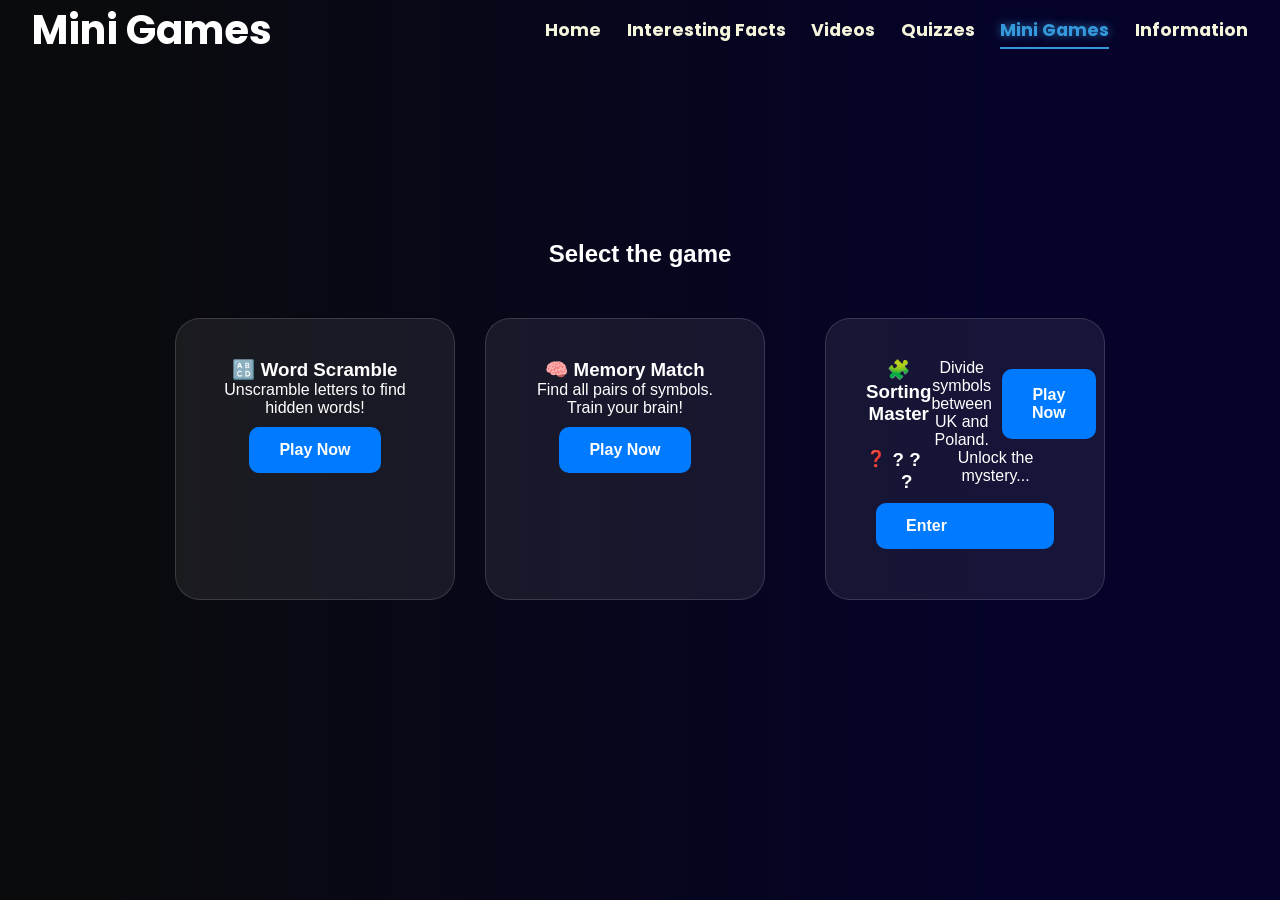
==== commit 122a0ab3: "Update games.html" ====
--- a/games.html
+++ b/games.html
@@ -31,6 +31,13 @@
                     <h1 class="lobby-title">Select the game</h1>
                  
                     <div class="game-selection-wrapper">
+                     <a href="word_game.html" style="text-decoration: none; color: inherit;">
+                        <div class="ui-game-card">
+                        <h3>🔠 Word Scramble</h3>
+                        <p>Unscramble letters to find hidden words!</p>
+                        <button class="action-button">Play Now</button>
+                        </div>
+                        </a>
                         <a href="memory_game.html" style="text-decoration: none; color: inherit;">
                             <div class="ui-game-card">
                                 <h3>🧠 Memory Match</h3>
@@ -43,6 +50,13 @@
                                 <h3>🧩 Sorting Master</h3>
                                 <p>Divide symbols between UK and Poland.</p>
                                 <button class="action-button">Play Now</button>
+
+                             <div class="game-card secret-game">
+                             <div class="game-icon">❓</div>
+                             <h3>? ? ?</h3>
+                             <p>Unlock the mystery...</p>
+                             <a href="clicker.html" class="action-button">Enter</a>
+                             </div>
                             </div>
                         </a>
                     </div>
--- a/css/games.css
+++ b/css/games.css
@@ -8,19 +8,28 @@
 
 .lobby-title {
     margin-bottom: 50px;
-    font-size: 2.5rem;
-    text-transform: uppercase;
-    letter-spacing: 2px;
-}
-
-/* --- ЛОББИ (ГОРИЗОНТАЛЬНО) --- */
+}
+
+/* --- ЛОББИ --- */
+.game-lobby-container {
+    display: block;
+    transition: all 0.5s ease;
+}
+/* Добавьте это в секцию ЛОББИ или в конец файла */
 .game-selection-wrapper {
-    display: flex;
-    flex-direction: row;      /* Строго в ряд */
-    flex-wrap: nowrap;        /* Не переносить на новую строку */
-    justify-content: center;  /* Центрировать */
-    gap: 30px;
+    display: flex;          /* Включает режим гибкого контейнера */
+    flex-direction: row;    /* Выстраивает элементы в горизонтальную линию */
+    justify-content: center;/* Центрирует карточки по середине экрана */
+    gap: 30px;              /* Создает расстояние между карточками */
+    flex-wrap: wrap;        /* Позволяет карточкам переноситься на новую строку на очень узких экранах */
     margin-top: 20px;
+}
+
+/* Настройка ссылок-оберток, чтобы они не сужали карточки */
+.game-selection-wrapper a {
+    display: flex;
+    text-decoration: none;
+    color: inherit;
 }
 
 .ui-game-card {
@@ -28,105 +37,204 @@
     border: 1px solid rgba(255, 255, 255, 0.15);
     border-radius: 25px;
     padding: 40px;
-    width: 300px;
-    transition: all 0.4s cubic-bezier(0.175, 0.885, 0.32, 1.275);
+    width: 280px;
+    margin: 0 auto;
+    transition: 0.3s;
     cursor: pointer;
-    backdrop-filter: blur(10px);
 }
 
 .ui-game-card:hover {
-    transform: translateY(-15px);
+    transform: translateY(-10px);
     border-color: #ffcc00;
     background: rgba(255, 255, 255, 0.12);
-    box-shadow: 0 15px 35px rgba(0,0,0,0.4);
-}
-
-/* --- КРАСИВЫЙ СЧЕТЧИК (MEMORY GAME) --- */
-.result-score-display {
-    font-family: 'Segoe UI', sans-serif;
+}
+
+/* --- ИГРОВОЙ ЭКРАН --- */
+#sorting-game-engine {
+    display: none;
+    opacity: 0;
+    transition: opacity 0.6s ease;
+}
+
+/* Сейф с карточками */
+.item-source-vault {
+    display: flex;
+    justify-content: center;
+    gap: 12px;
+    margin: 30px 0;
+    flex-wrap: wrap;
+    min-height: 120px;
+    padding: 25px;
+    background: rgba(0, 0, 0, 0.2);
+    border-radius: 20px;
+}
+
+/* Карточки */
+.drag-item {
+    padding: 12px 20px;
+    background: linear-gradient(145deg, #ffcc00, #e6b800);
+    color: #1a1a1a;
+    border-radius: 10px;
+    cursor: grab;
     font-weight: 800;
+    box-shadow: 0 4px 10px rgba(0,0,0,0.3);
+    touch-action: none;
+}
+
+/* --- КОРЗИНЫ (СТРОГО В РЯД) --- */
+.target-drop-zones {
+    display: flex;
+    flex-direction: row;      /* Только в ряд */
+    flex-wrap: nowrap;        /* Запрет переноса */
+    justify-content: center;
+    gap: 20px;
+    margin-top: 30px;
+    width: 100%;
+}
+
+.culture-bin {
+    flex: 1;                  /* Равномерная ширина */
+    min-width: 300px;         /* Минимальная ширина, чтобы не сжимались в ноль */
+    max-width: 500px;         /* Чтобы не были слишком огромными */
+    min-height: 350px;
+    border: 4px dashed #555555;
+    border-radius: 25px;
+    display: flex;
+    flex-wrap: wrap;          /* Карточки внутри пусть переносятся */
+    align-content: flex-start;
+    justify-content: center;
+    gap: 10px;
+    padding: 20px;
+    background: rgba(255, 255, 255, 0.02);
+    transition: 0.3s;
+}
+
+.culture-bin.drag-over-active {
+    border-color: #ffcc00;
+    background: rgba(255, 255, 255, 0.08);
+}
+
+.culture-bin h3 {
+    width: 100%;
+    margin-bottom: 15px;
+    pointer-events: none;
+}
+
+/* --- КНОПКИ И УПРАВЛЕНИЕ --- */
+.game-controls {
+    margin-top: 40px;
+}
+
+.action-button {
+    padding: 14px 30px;
+    font-size: 1rem;
+    font-weight: bold;
     color: #ffffff;
-    background: rgba(255, 255, 255, 0.1);
-    padding: 15px 35px;
-    border-radius: 20px;
-    border: 1px solid rgba(255, 255, 255, 0.2);
-    display: flex;
-    gap: 30px;
-    box-shadow: 0 10px 30px rgba(0, 0, 0, 0.5);
-    backdrop-filter: blur(15px);
-    align-items: center;
-}
-
-.stat-group {
-    display: flex;
-    flex-direction: column;
-    align-items: center;
-}
-
-.stat-label {
-    font-size: 11px;
-    text-transform: uppercase;
-    letter-spacing: 1px;
-    opacity: 0.6;
-    margin-bottom: 5px;
-}
-
-.stat-value {
-    color: #ffcc00;
-    font-size: 1.4rem;
-    text-shadow: 0 0 15px rgba(255, 204, 0, 0.5);
-}
-
-/* --- КНОПКИ --- */
-.action-button {
-    background: #ffcc00;
-    color: #1a1a1a;
+    background-color: #007bff;
     border: none;
-    padding: 14px 28px;
-    border-radius: 12px;
-    font-weight: 700;
+    border-radius: 10px;
     cursor: pointer;
     transition: 0.3s;
-    margin-top: 20px;
-    text-transform: uppercase;
-}
-
-.action-button:hover {
-    background: #ffffff;
-    transform: scale(1.05);
-}
-
-.btn-reset {
-    background: rgba(255,255,255,0.1);
-    color: white;
-    border: 1px solid rgba(255,255,255,0.2);
-}
-
-/* --- СЕТКА И КАРТЫ --- */
+    margin: 10px;
+}
+
+.btn-reset { background-color: #6c757d; }
+.btn-check { background-color: #28a745; }
+
+/* Эффекты проверки */
+.status-correct { 
+    background: #28a745 !important; 
+    color: white !important; 
+    border: 2px solid white; 
+}
+
+.status-wrong { 
+    background: #dc3545 !important; 
+    color: white !important; 
+    border: 2px solid white; 
+}
+
+.result-score-display {
+    margin-top: 30px;
+    font-size: 2rem;
+    color: #ffcc00;
+    font-weight: bold;
+}
+
+/* Мобильная адаптация */
+@media (max-width: 700px) {
+    .target-drop-zones {
+        flex-direction: column;
+        align-items: center;
+    }
+    .culture-bin {
+        width: 90%;
+        min-width: auto;
+    }
+}
+/* --- MEMORY GAME STYLES --- */
+
+/* Верхняя панель */
+.game-top-bar {
+    display: flex;
+    justify-content: space-between;
+    align-items: center;
+    max-width: 800px;
+    margin: 0 auto 30px;
+    padding: 0 20px;
+}
+
+.stats-container {
+    display: flex;
+    align-items: center;
+    gap: 20px;
+    background: rgba(255, 255, 255, 0.05);
+    padding: 10px 30px;
+    border-radius: 20px;
+    border: 1px solid rgba(255,255,255,0.1);
+}
+
+.stat-divider {
+    width: 1px;
+    height: 30px;
+    background: rgba(255,255,255,0.2);
+}
+
+.stat-group {
+    display: flex;
+    flex-direction: column;
+}
+
+.stat-label { font-size: 0.7rem; color: #aaa; text-transform: uppercase; }
+.stat-value { font-size: 1.4rem; color: #ffcc00; font-weight: bold; }
+
+/* Сетка игры */
 .memory-grid {
     display: grid;
-    grid-template-columns: repeat(4, 110px);
-    gap: 20px;
+    grid-template-columns: repeat(4, 120px);
+    gap: 15px;
     justify-content: center;
-    margin-top: 40px;
-}
-
+    perspective: 1000px;
+    margin-bottom: 50px;
+}
+
+/* Карточка и анимация */
 .memory-card {
-    width: 110px;
-    height: 110px;
-    perspective: 1000px;
+    width: 120px;
+    height: 120px;
     cursor: pointer;
 }
 
-.memory-card-inner {
+.card-inner {
     position: relative;
     width: 100%;
     height: 100%;
+    text-align: center;
     transition: transform 0.6s;
     transform-style: preserve-3d;
 }
 
-.memory-card.flipped .memory-card-inner {
+.memory-card.flipped .card-inner {
     transform: rotateY(180deg);
 }
 
@@ -140,12 +248,13 @@
     justify-content: center;
     font-size: 2.5rem;
     border-radius: 15px;
-    border: 1px solid rgba(255,255,255,0.1);
+    box-shadow: 0 5px 15px rgba(0,0,0,0.3);
 }
 
 .card-front {
-    background: linear-gradient(145deg, #333, #222);
+    background: #2c3e50;
     color: #ffcc00;
+    border: 2px solid #3e5871;
 }
 
 .card-back {
@@ -154,14 +263,156 @@
 }
 
 .memory-card.matched {
-    opacity: 0;
     cursor: default;
-    transition: 0.5s;
-}
-
-/* Мобильная адаптация */
-@media (max-width: 768px) {
-    .game-selection-wrapper { flex-wrap: wrap; }
-    .memory-grid { grid-template-columns: repeat(4, 80px); }
+    opacity: 0.7;
+}
+
+/* Адаптивность */
+@media (max-width: 600px) {
+    .memory-grid {
+        grid-template-columns: repeat(4, 80px);
+        gap: 10px;
+    }
     .memory-card { width: 80px; height: 80px; }
-}
+    .card-front, .card-back { font-size: 1.5rem; }
+    .game-top-bar { flex-direction: column; gap: 15px; }
+}
+/* Центрирование всей игровой секции */
+    .game-section {
+        display: flex;
+        flex-direction: column;
+        align-items: center; /* Центровка по горизонтали */
+        justify-content: center;
+        text-align: center;
+        width: 100%;
+        min-height: 80vh; /* Занимает почти всю высоту экрана */
+    }
+
+    /* Центрирование контейнера со статистикой (PAIRS / MOVES) */
+    .game-top-bar {
+        display: flex;
+        justify-content: center;
+        width: 100%;
+        margin-bottom: 20px;
+    }
+
+    /* Настройка сетки игры, чтобы она не растягивалась и была по центру */
+    .memory-grid {
+        display: grid;
+        grid-template-columns: repeat(4, 1fr); /* 4 колонки */
+        gap: 10px;
+        margin: 0 auto; /* Центровка самого блока сетки */
+        max-width: fit-content;
+    }
+
+    /* Центрирование кнопок управления */
+    .game-controls {
+        margin-top: 30px;
+        display: flex;
+        gap: 15px;
+        justify-content: center;
+        }
+
+     /* --- СТИЛИ ДЛЯ WORD SCRAMBLE --- */
+
+/* Контейнер игры */
+.game-container {
+    background: rgba(255, 255, 255, 0.05);
+    padding: 40px;
+    border-radius: 30px;
+    border: 1px solid rgba(52, 152, 219, 0.3);
+    backdrop-filter: blur(10px);
+    max-width: 600px;
+    width: 100%;
+    margin: 20px auto;
+}
+
+/* Отображение перемешанного слова */
+.word-display {
+    font-size: clamp(2rem, 8vw, 3.5rem);
+    letter-spacing: 12px;
+    color: #ffcc00;
+    margin: 30px 0;
+    text-transform: uppercase;
+    font-weight: 700;
+    text-shadow: 0 0 15px rgba(255, 204, 0, 0.4);
+    word-break: break-all;
+}
+
+/* Поле ввода */
+.word-input {
+    padding: 15px 20px;
+    font-size: 1.2rem;
+    border-radius: 12px;
+    border: 2px solid rgba(52, 152, 219, 0.5);
+    background: rgba(0, 0, 0, 0.3);
+    color: white;
+    width: 100%;
+    max-width: 300px;
+    text-align: center;
+    outline: none;
+    transition: all 0.3s ease;
+    margin-bottom: 20px;
+}
+
+.word-input:focus {
+    border-color: #3498db;
+    box-shadow: 0 0 15px rgba(52, 152, 219, 0.4);
+    background: rgba(0, 0, 0, 0.5);
+}
+
+/* Подсказка */
+.hint-text {
+    color: #bdc3c7;
+    font-style: italic;
+    font-size: 1rem;
+    margin-bottom: 25px;
+}
+
+/* Статистика (номер слова) */
+.stats-info {
+    font-size: 0.9rem;
+    text-transform: uppercase;
+    letter-spacing: 2px;
+    color: #3498db;
+    margin-bottom: 10px;
+    font-weight: bold;
+}
+
+/* Финальный экран (Результаты) */
+.final-results {
+    animation: fadeIn 0.8s ease forwards;
+    text-align: center;
+}
+
+.score-big {
+    font-size: 5rem;
+    font-weight: 800;
+    background: linear-gradient(to bottom, #ffcc00, #f39c12);
+    -webkit-background-clip: text;
+    -webkit-text-fill-color: transparent;
+    margin: 20px 0;
+}
+
+#rank-message {
+    font-size: 1.4rem;
+    margin-bottom: 30px;
+    color: #fff;
+}
+
+/* Анимация появления */
+@keyframes fadeIn {
+    from { opacity: 0; transform: translateY(20px); }
+    to { opacity: 1; transform: translateY(0); }
+}
+
+/* Адаптивность для мобилок */
+@media (max-width: 480px) {
+    .word-display {
+        letter-spacing: 5px;
+        font-size: 2.2rem;
+    }
+    .game-container {
+        padding: 20px;
+    }
+}
